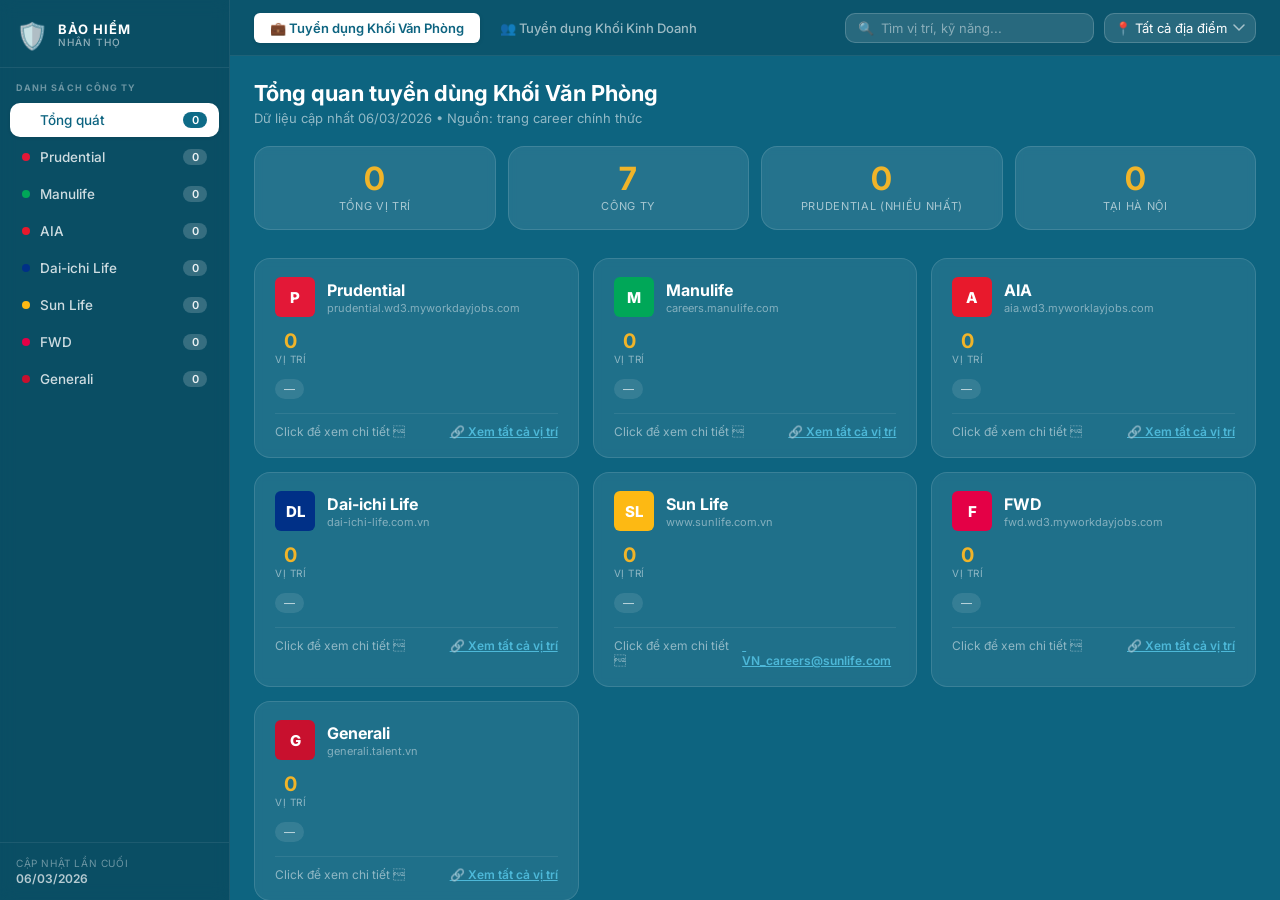
==== index.html @ 977a76d9 "Update index.html" ====
<!DOCTYPE html>
<html lang="vi">
<head>
  <meta charset="UTF-8" />
  <meta name="viewport" content="width=device-width, initial-scale=1.0" />
  <title>Bảo Hiểm Nhân Thọ — Tuyển Dụng</title>
  <link rel="preconnect" href="https://fonts.googleapis.com" />
  <link href="https://fonts.googleapis.com/css2?family=Inter:wght@400;500;600;700&display=swap" rel="stylesheet" />
  <link rel="stylesheet" href="style.css" />
</head>
<body>

<div class="app">

  <!-- ─── SIDEBAR ─────────────────────────────────────────── -->
  <aside class="sidebar">
    <div class="sidebar-brand">
      <div class="brand-icon">🛡️</div>
      <div class="brand-text">
        <span class="brand-main">BẢO HIỂM</span>
        <span class="brand-sub">NHÂN THỌ</span>
      </div>
    </div>

    <div class="sidebar-section-label">DANH SÁCH CÔNG TY</div>
    <nav class="sidebar-nav" id="companyNav"></nav>

    <div class="sidebar-footer">
      <div class="update-info">
        <span class="update-label">Cập nhật lần cuối</span>
        <span class="update-date" id="lastUpdated">—</span>
      </div>
    </div>
  </aside>

  <!-- ─── MAIN AREA ──────────────────────────────────────── -->
  <div class="main">

    <!-- Tab bar -->
    <header class="topbar">
      <div class="tabs">
        <button class="tab active" data-cat="back-office">
          💼 Tuyển dụng Khối Văn Phòng
        </button>
        <button class="tab" data-cat="tvv">
          👥 Tuyển dụng Khối Kinh Doanh
        </button>
      </div>
      <div class="topbar-right">
        <div class="search-wrap">
          <span class="search-icon">🔍</span>
          <input type="text" id="searchInput" class="search-input" placeholder="Tìm vị trí, kỹ năng..." />
        </div>
        <div class="city-filter">
          <select id="cityFilter" class="city-select">
            <option value="all">📍 Tất cả địa điểm</option>
            <option value="hcm">TP. Hồ Chí Minh</option>
            <option value="hanoi">Hà Nội</option>
            <option value="other">Tỉnh khác</option>
          </select>
        </div>
      </div>
    </header>

    <!-- Content -->
    <div class="content" id="content">
      <div class="loading">Đang tải dữ liệu...</div>
    </div>

  </div>
</div>

<script src="app.js"></script>
</body>
</html>
---- style.css ----
/* ================================================================
   BảoHiểmNhânThọ — Main Stylesheet
   Theme: Teal dark (matching mockup design)
   ================================================================ */

*, *::before, *::after { box-sizing: border-box; margin: 0; padding: 0; }

:root {
  --teal-900: #0a4f65;
  --teal-800: #0d6480;
  --teal-700: #0e6b87;
  --teal-600: #1279a0;
  --teal-500: #1a8cb8;
  --teal-300: #4db8d8;
  --teal-100: #d0eef7;
  --sidebar-w: 230px;
  --white: #ffffff;
  --off-white: #f4f8fa;
  --text-dark: #0d3344;
  --text-mid: #3d6575;
  --text-light: #7aa8ba;
  --gold: #f0b429;
  --green: #22c55e;
  --red: #ef4444;
  --radius-sm: 6px;
  --radius-md: 10px;
  --radius-lg: 16px;
  --shadow-sm: 0 1px 4px rgba(0,0,0,0.12);
  --shadow-md: 0 4px 16px rgba(0,0,0,0.15);
  --shadow-lg: 0 8px 32px rgba(0,0,0,0.2);
  --font: 'Inter', system-ui, -apple-system, sans-serif;
  --transition: 0.18s ease;
}

html, body { height: 100%; }
body { font-family: var(--font); background: var(--teal-800); color: var(--white); overflow: hidden; }

/* ── APP SHELL ──────────────────────────────────────────────── */
.app {
  display: flex;
  height: 100vh;
  width: 100vw;
}

/* ── SIDEBAR ────────────────────────────────────────────────── */
.sidebar {
  width: var(--sidebar-w);
  min-width: var(--sidebar-w);
  background: rgba(0, 0, 0, 0.22);
  backdrop-filter: blur(8px);
  display: flex;
  flex-direction: column;
  border-right: 1px solid rgba(255,255,255,0.08);
  overflow-y: auto;
  scrollbar-width: thin;
  scrollbar-color: rgba(255,255,255,0.15) transparent;
}
.sidebar::-webkit-scrollbar { width: 4px; }
.sidebar::-webkit-scrollbar-thumb { background: rgba(255,255,255,0.15); border-radius: 4px; }

/* Brand */
.sidebar-brand {
  display: flex;
  align-items: center;
  gap: 10px;
  padding: 20px 16px 16px;
  border-bottom: 1px solid rgba(255,255,255,0.08);
}
.brand-icon { font-size: 26px; }
.brand-text { display: flex; flex-direction: column; line-height: 1.15; }
.brand-main { font-size: 13px; font-weight: 700; letter-spacing: 0.08em; color: var(--white); }
.brand-sub { font-size: 10px; font-weight: 500; letter-spacing: 0.1em; color: rgba(255,255,255,0.55); }

/* Section label */
.sidebar-section-label {
  padding: 14px 16px 6px;
  font-size: 9px;
  font-weight: 700;
  letter-spacing: 0.12em;
  color: rgba(255,255,255,0.4);
  text-transform: uppercase;
}

/* Nav items */
.sidebar-nav { display: flex; flex-direction: column; gap: 3px; padding: 4px 10px; flex: 1; }

.nav-item {
  display: flex;
  align-items: center;
  gap: 10px;
  padding: 9px 12px;
  border-radius: var(--radius-md);
  cursor: pointer;
  transition: background var(--transition), color var(--transition);
  color: rgba(255,255,255,0.8);
  font-size: 13.5px;
  font-weight: 500;
  user-select: none;
}
.nav-item:hover { background: rgba(255,255,255,0.1); color: var(--white); }
.nav-item.active {
  background: var(--white);
  color: var(--teal-800);
  box-shadow: var(--shadow-sm);
}
.nav-item.active .nav-badge { background: var(--teal-700); color: var(--white); }

.company-dot {
  width: 8px; height: 8px;
  border-radius: 50%;
  flex-shrink: 0;
}
.nav-label { flex: 1; }
.nav-badge {
  background: rgba(255,255,255,0.18);
  color: rgba(255,255,255,0.9);
  font-size: 11px;
  font-weight: 600;
  padding: 1px 7px;
  border-radius: 20px;
  min-width: 24px;
  text-align: center;
}

/* Sidebar footer */
.sidebar-footer {
  padding: 14px 16px;
  border-top: 1px solid rgba(255,255,255,0.08);
}
.update-info { display: flex; flex-direction: column; gap: 2px; }
.update-label { font-size: 10px; color: rgba(255,255,255,0.4); text-transform: uppercase; letter-spacing: 0.06em; }
.update-date { font-size: 12px; font-weight: 600; color: rgba(255,255,255,0.7); }

/* ── MAIN ───────────────────────────────────────────────────── */
.main {
  flex: 1;
  display: flex;
  flex-direction: column;
  overflow: hidden;
}

/* ── TOPBAR ─────────────────────────────────────────────────── */
.topbar {
  display: flex;
  align-items: center;
  gap: 16px;
  padding: 0 24px;
  height: 56px;
  background: rgba(0,0,0,0.15);
  border-bottom: 1px solid rgba(255,255,255,0.08);
  flex-shrink: 0;
}

.tabs { display: flex; gap: 4px; }
.tab {
  padding: 7px 16px;
  border: none;
  border-radius: var(--radius-sm);
  background: transparent;
  color: rgba(255,255,255,0.6);
  font-family: var(--font);
  font-size: 13px;
  font-weight: 500;
  cursor: pointer;
  transition: background var(--transition), color var(--transition);
}
.tab:hover { background: rgba(255,255,255,0.1); color: var(--white); }
.tab.active {
  background: var(--white);
  color: var(--teal-800);
  font-weight: 600;
  box-shadow: var(--shadow-sm);
}

.topbar-right { display: flex; align-items: center; gap: 10px; margin-left: auto; }

.search-wrap {
  display: flex;
  align-items: center;
  gap: 7px;
  background: rgba(255,255,255,0.12);
  border: 1px solid rgba(255,255,255,0.18);
  border-radius: var(--radius-md);
  padding: 6px 12px;
  transition: background var(--transition);
}
.search-wrap:focus-within { background: rgba(255,255,255,0.18); border-color: rgba(255,255,255,0.4); }
.search-icon { font-size: 13px; opacity: 0.7; }
.search-input {
  background: transparent;
  border: none;
  outline: none;
  color: var(--white);
  font-family: var(--font);
  font-size: 13px;
  width: 200px;
}
.search-input::placeholder { color: rgba(255,255,255,0.45); }

.city-select {
  background: rgba(255,255,255,0.12);
  border: 1px solid rgba(255,255,255,0.18);
  border-radius: var(--radius-md);
  padding: 6px 10px;
  color: var(--white);
  font-family: var(--font);
  font-size: 13px;
  cursor: pointer;
  outline: none;
  appearance: none;
  padding-right: 28px;
  background-image: url("data:image/svg+xml,%3Csvg xmlns='http://www.w3.org/2000/svg' width='12' height='8' viewBox='0 0 12 8'%3E%3Cpath d='M1 1l5 5 5-5' stroke='rgba(255,255,255,0.6)' stroke-width='1.5' fill='none' stroke-linecap='round'/%3E%3C/svg%3E");
  background-repeat: no-repeat;
  background-position: right 10px center;
}
.city-select option { background: var(--teal-900); color: var(--white); }

/* ── CONTENT ────────────────────────────────────────────────── */
.content {
  flex: 1;
  overflow-y: auto;
  padding: 24px;
  scrollbar-width: thin;
  scrollbar-color: rgba(255,255,255,0.15) transparent;
}
.content::-webkit-scrollbar { width: 5px; }
.content::-webkit-scrollbar-thumb { background: rgba(255,255,255,0.15); border-radius: 5px; }

.loading { text-align: center; padding: 60px; color: rgba(255,255,255,0.5); font-size: 15px; }

/* ── OVERVIEW (Tổng quát) ───────────────────────────────────── */
.overview-header {
  margin-bottom: 20px;
}
.overview-title { font-size: 22px; font-weight: 700; margin-bottom: 4px; }
.overview-sub { font-size: 13px; color: rgba(255,255,255,0.55); }

/* Stat cards row */
.stats-row {
  display: grid;
  grid-template-columns: repeat(auto-fit, minmax(140px, 1fr));
  gap: 12px;
  margin-bottom: 28px;
}
.stat-card {
  background: rgba(255,255,255,0.1);
  border: 1px solid rgba(255,255,255,0.12);
  border-radius: var(--radius-lg);
  padding: 16px 18px;
  text-align: center;
  backdrop-filter: blur(4px);
}
.stat-num { font-size: 32px; font-weight: 700; color: var(--gold); line-height: 1; }
.stat-label { font-size: 11px; color: rgba(255,255,255,0.6); margin-top: 4px; text-transform: uppercase; letter-spacing: 0.06em; }

/* Company cards grid */
.company-grid {
  display: grid;
  grid-template-columns: repeat(auto-fill, minmax(310px, 1fr));
  gap: 14px;
}
.company-card {
  background: rgba(255,255,255,0.08);
  border: 1px solid rgba(255,255,255,0.12);
  border-radius: var(--radius-lg);
  padding: 18px 20px;
  cursor: pointer;
  transition: background var(--transition), transform var(--transition), box-shadow var(--transition);
  backdrop-filter: blur(4px);
}
.company-card:hover {
  background: rgba(255,255,255,0.14);
  transform: translateY(-2px);
  box-shadow: var(--shadow-md);
}
.company-card-header { display: flex; align-items: center; gap: 12px; margin-bottom: 12px; }
.company-logo {
  width: 40px; height: 40px;
  border-radius: var(--radius-sm);
  display: flex; align-items: center; justify-content: center;
  font-size: 15px; font-weight: 800;
  color: var(--white);
  flex-shrink: 0;
}
.company-card-name { font-size: 16px; font-weight: 700; }
.company-card-url { font-size: 11px; color: rgba(255,255,255,0.45); margin-top: 1px; }

.company-card-stats {
  display: flex;
  gap: 12px;
  margin-bottom: 14px;
}
.cstat { text-align: center; }
.cstat-num { font-size: 20px; font-weight: 700; color: var(--gold); }
.cstat-label { font-size: 10px; color: rgba(255,255,255,0.5); text-transform: uppercase; letter-spacing: 0.05em; }

.city-pills { display: flex; flex-wrap: wrap; gap: 5px; margin-bottom: 14px; }
.city-pill {
  font-size: 11px;
  padding: 3px 9px;
  border-radius: 20px;
  background: rgba(255,255,255,0.1);
  color: rgba(255,255,255,0.75);
}

.company-card-cta {
  display: flex;
  align-items: center;
  justify-content: space-between;
  padding-top: 10px;
  border-top: 1px solid rgba(255,255,255,0.08);
  font-size: 12px;
  color: rgba(255,255,255,0.5);
}
.cta-link {
  color: var(--teal-300);
  font-weight: 600;
  font-size: 12px;
}

/* ── JOB TABLE (Company view) ───────────────────────────────── */
.company-header {
  display: flex;
  align-items: center;
  gap: 14px;
  margin-bottom: 20px;
}
.company-header-logo {
  width: 44px; height: 44px;
  border-radius: var(--radius-md);
  display: flex; align-items: center; justify-content: center;
  font-size: 16px; font-weight: 800;
  color: var(--white);
  flex-shrink: 0;
}
.company-header-info { flex: 1; }
.company-header-name { font-size: 20px; font-weight: 700; }
.company-header-meta { font-size: 12px; color: rgba(255,255,255,0.5); margin-top: 2px; }
.company-header-cta {
  display: flex;
  gap: 8px;
}
.btn-apply {
  padding: 8px 16px;
  border-radius: var(--radius-md);
  font-family: var(--font);
  font-size: 13px;
  font-weight: 600;
  cursor: pointer;
  text-decoration: none;
  display: inline-flex;
  align-items: center;
  gap: 5px;
  transition: opacity var(--transition), transform var(--transition);
  border: none;
}
.btn-apply:hover { opacity: 0.88; transform: translateY(-1px); }
.btn-primary { background: var(--white); color: var(--teal-800); }
.btn-secondary { background: rgba(255,255,255,0.15); color: var(--white); border: 1px solid rgba(255,255,255,0.25); }

/* Results count */
.results-count {
  font-size: 12px;
  color: rgba(255,255,255,0.5);
  margin-bottom: 12px;
  padding: 0 2px;
}

/* Table */
.job-table-wrap {
  background: rgba(255,255,255,0.06);
  border: 1px solid rgba(255,255,255,0.1);
  border-radius: var(--radius-lg);
  overflow: hidden;
}
.job-table {
  width: 100%;
  border-collapse: collapse;
  font-size: 13.5px;
}
.job-table thead tr {
  background: rgba(0,0,0,0.2);
}
.job-table th {
  padding: 11px 16px;
  text-align: left;
  font-size: 11px;
  font-weight: 600;
  letter-spacing: 0.07em;
  text-transform: uppercase;
  color: rgba(255,255,255,0.5);
  border-bottom: 1px solid rgba(255,255,255,0.08);
}
.job-table td {
  padding: 12px 16px;
  vertical-align: middle;
  border-bottom: 1px solid rgba(255,255,255,0.05);
  color: rgba(255,255,255,0.9);
}
.job-table tbody tr:last-child td { border-bottom: none; }
.job-table tbody tr:hover td { background: rgba(255,255,255,0.05); }

.job-num { color: rgba(255,255,255,0.3); font-size: 12px; width: 36px; }
.job-title { font-weight: 500; max-width: 380px; }
.job-title mark {
  background: rgba(240,180,41,0.35);
  color: var(--gold);
  border-radius: 2px;
  padding: 0 2px;
}
.job-location {
  white-space: nowrap;
  color: rgba(255,255,255,0.7);
}
.location-badge {
  display: inline-flex;
  align-items: center;
  gap: 4px;
  font-size: 12px;
  padding: 2px 8px;
  border-radius: 20px;
  background: rgba(255,255,255,0.08);
}
.location-badge.hanoi { background: rgba(52,211,153,0.15); color: #6ee7b7; }
.location-badge.other { background: rgba(139,92,246,0.15); color: #c4b5fd; }

.job-posted { white-space: nowrap; color: rgba(255,255,255,0.5); font-size: 12px; }

.job-apply-link {
  display: inline-flex;
  align-items: center;
  gap: 4px;
  padding: 5px 12px;
  background: rgba(255,255,255,0.12);
  border: 1px solid rgba(255,255,255,0.18);
  border-radius: var(--radius-sm);
  color: var(--white);
  font-size: 12px;
  font-weight: 500;
  text-decoration: none;
  transition: background var(--transition);
  white-space: nowrap;
}
.job-apply-link:hover { background: rgba(255,255,255,0.22); }

/* Empty state */
.empty-state {
  text-align: center;
  padding: 60px 20px;
  color: rgba(255,255,255,0.4);
}
.empty-icon { font-size: 40px; margin-bottom: 12px; }
.empty-text { font-size: 15px; }
.empty-sub { font-size: 13px; margin-top: 6px; color: rgba(255,255,255,0.3); }

/* TVV coming soon */
.coming-soon {
  display: flex;
  flex-direction: column;
  align-items: center;
  justify-content: center;
  height: 60vh;
  gap: 14px;
  color: rgba(255,255,255,0.45);
}
.coming-soon-icon { font-size: 52px; }
.coming-soon-title { font-size: 18px; font-weight: 600; color: rgba(255,255,255,0.65); }
.coming-soon-sub { font-size: 13px; max-width: 340px; text-align: center; line-height: 1.6; }

/* ── SCROLLBAR (global) ─────────────────────────────────────── */
::-webkit-scrollbar { width: 5px; height: 5px; }
::-webkit-scrollbar-track { background: transparent; }
::-webkit-scrollbar-thumb { background: rgba(255,255,255,0.15); border-radius: 5px; }

/* ── RESPONSIVE ─────────────────────────────────────────────── */
@media (max-width: 800px) {
  .app { flex-direction: column; }
  .sidebar { width: 100%; min-width: unset; height: auto; flex-direction: row; overflow-x: auto; border-right: none; border-bottom: 1px solid rgba(255,255,255,0.1); }
  .sidebar-nav { flex-direction: row; padding: 8px; }
  .sidebar-brand { border-bottom: none; padding: 10px 16px; flex-shrink: 0; }
  .sidebar-section-label, .sidebar-footer { display: none; }
  .topbar { flex-wrap: wrap; height: auto; padding: 8px 16px; }
  .topbar-right { width: 100%; }
  .search-input { width: 140px; }
  .company-grid { grid-template-columns: 1fr; }
  body { overflow: auto; }
  .main { overflow: visible; }
  .content { overflow: visible; }
}
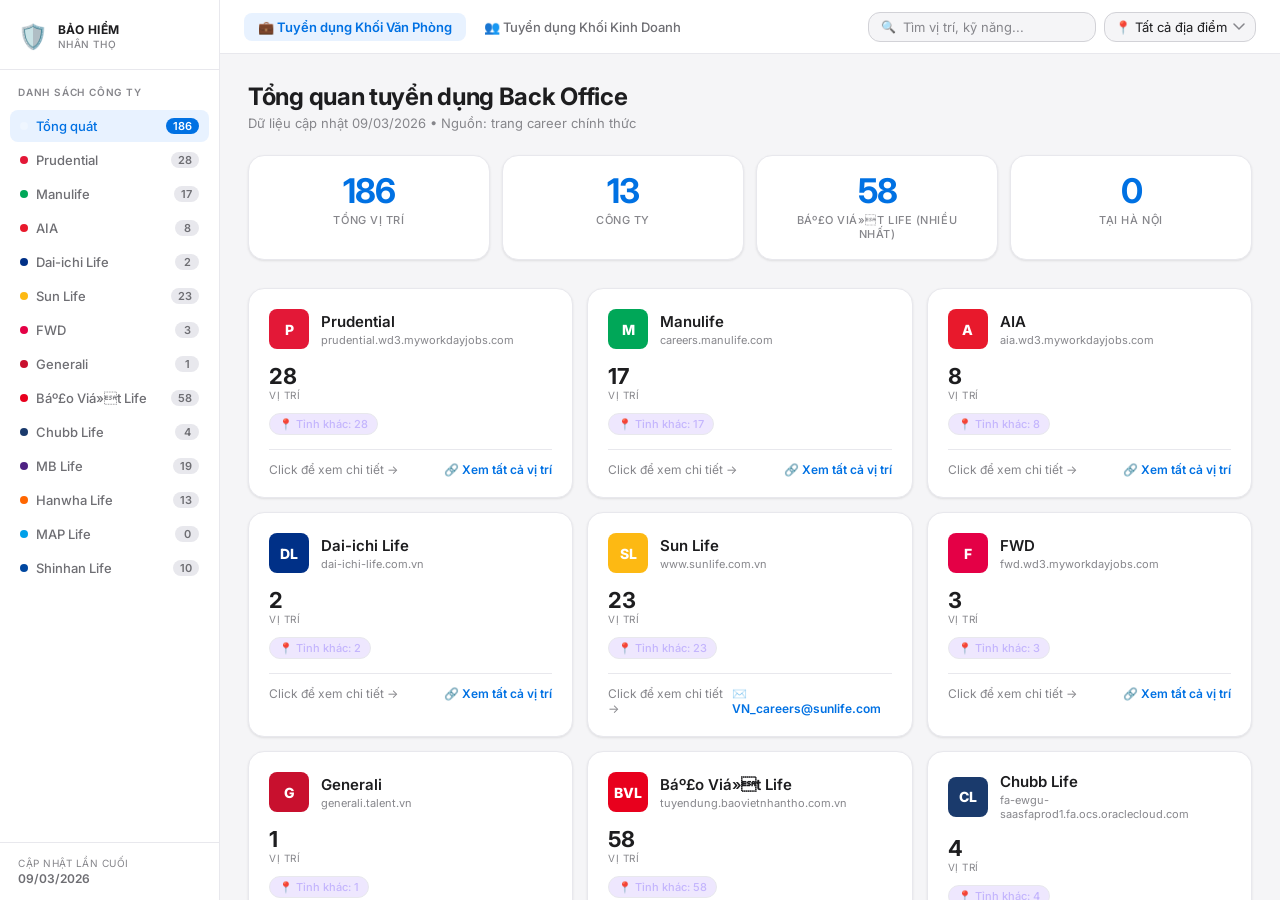
==== commit d98a7b0f: "Include Google Fonts for improved typography Added Google Fonts for better Vietnamese support." ====
--- a/index.html
+++ b/index.html
@@ -2,6 +2,10 @@
 <html lang="vi">
 <head>
   <meta charset="UTF-8" />
+  <!-- Google Fonts: Roboto hỗ trợ rất tốt tiếng Việt, đẹp và hiện đại -->
+  <link rel="preconnect" href="https://fonts.googleapis.com">
+  <link rel="preconnect" href="https://fonts.gstatic.com" crossorigin>
+  <link href="https://fonts.googleapis.com/css2?family=Noto+Sans:wght@400;500;700&display=swap" rel="stylesheet">
   <meta name="viewport" content="width=device-width, initial-scale=1.0" />
   <title>Bảo Hiểm Nhân Thọ — Tuyển Dụng</title>
   <link rel="preconnect" href="https://fonts.googleapis.com" />
--- a/style.css
+++ b/style.css
@@ -1,119 +1,122 @@
 /* ================================================================
-   BảoHiểmNhânThọ — Main Stylesheet
-   Theme: Teal dark (matching mockup design)
-   ================================================================ */
-
+   Báº£oHiá»mNhÃ¢nThá» â Apple-style Clean Redesign
+================================================================ */
 *, *::before, *::after { box-sizing: border-box; margin: 0; padding: 0; }
 
 :root {
-  --teal-900: #0a4f65;
-  --teal-800: #0d6480;
-  --teal-700: #0e6b87;
-  --teal-600: #1279a0;
-  --teal-500: #1a8cb8;
-  --teal-300: #4db8d8;
-  --teal-100: #d0eef7;
-  --sidebar-w: 230px;
-  --white: #ffffff;
-  --off-white: #f4f8fa;
-  --text-dark: #0d3344;
-  --text-mid: #3d6575;
-  --text-light: #7aa8ba;
-  --gold: #f0b429;
-  --green: #22c55e;
-  --red: #ef4444;
-  --radius-sm: 6px;
-  --radius-md: 10px;
-  --radius-lg: 16px;
-  --shadow-sm: 0 1px 4px rgba(0,0,0,0.12);
-  --shadow-md: 0 4px 16px rgba(0,0,0,0.15);
-  --shadow-lg: 0 8px 32px rgba(0,0,0,0.2);
-  --font: 'Inter', system-ui, -apple-system, sans-serif;
-  --transition: 0.18s ease;
+  --bg:            #f5f5f7;
+  --surface:       #ffffff;
+  --surface-2:     #fafafa;
+  --border:        #d2d2d7;
+  --border-light:  #e8e8ed;
+
+  --text-1:        #1d1d1f;
+  --text-2:        #6e6e73;
+  --text-3:        #86868b;
+
+  --blue:          #0071e3;
+  --blue-light:    #e8f2ff;
+  --green:         #34c759;
+  --green-light:   #e3f9e5;
+  --orange:        #ff9f0a;
+  --orange-light:  #fff3e0;
+  --purple:        #af52de;
+  --purple-light:  #f3e8ff;
+
+  --sidebar-w:     220px;
+  --radius-sm:     8px;
+  --radius-md:     12px;
+  --radius-lg:     16px;
+
+  --shadow-xs:     0 1px 3px rgba(0,0,0,0.06), 0 1px 2px rgba(0,0,0,0.04);
+  --shadow-sm:     0 2px 8px rgba(0,0,0,0.08);
+  --shadow-md:     0 4px 20px rgba(0,0,0,0.10);
+
+  --font:          -apple-system, BlinkMacSystemFont, 'SF Pro Text', 'Inter', sans-serif;
+  --font-display:  -apple-system, BlinkMacSystemFont, 'SF Pro Display', 'Inter', sans-serif;
+  --transition:    0.18s cubic-bezier(0.4,0,0.2,1);
 }
 
 html, body { height: 100%; }
-body { font-family: var(--font); background: var(--teal-800); color: var(--white); overflow: hidden; }
-
-/* ── APP SHELL ──────────────────────────────────────────────── */
-.app {
-  display: flex;
-  height: 100vh;
-  width: 100vw;
-}
-
-/* ── SIDEBAR ────────────────────────────────────────────────── */
+body {
+  font-family: var(--font);
+  background: var(--bg);
+  color: var(--text-1);
+  -webkit-font-smoothing: antialiased;
+  -moz-osx-font-smoothing: grayscale;
+}
+
+/* ââ APP SHELL âââââââââââââââââââââââââââââââââââââââââââââââââ */
+.app { display: flex; height: 100vh; width: 100vw; }
+
+/* ââ SIDEBAR âââââââââââââââââââââââââââââââââââââââââââââââââââ */
 .sidebar {
   width: var(--sidebar-w);
   min-width: var(--sidebar-w);
-  background: rgba(0, 0, 0, 0.22);
-  backdrop-filter: blur(8px);
+  background: var(--surface);
+  border-right: 1px solid var(--border-light);
   display: flex;
   flex-direction: column;
-  border-right: 1px solid rgba(255,255,255,0.08);
   overflow-y: auto;
   scrollbar-width: thin;
-  scrollbar-color: rgba(255,255,255,0.15) transparent;
+  scrollbar-color: var(--border) transparent;
 }
 .sidebar::-webkit-scrollbar { width: 4px; }
-.sidebar::-webkit-scrollbar-thumb { background: rgba(255,255,255,0.15); border-radius: 4px; }
+.sidebar::-webkit-scrollbar-thumb { background: var(--border); border-radius: 4px; }
 
 /* Brand */
 .sidebar-brand {
   display: flex;
   align-items: center;
   gap: 10px;
-  padding: 20px 16px 16px;
-  border-bottom: 1px solid rgba(255,255,255,0.08);
-}
-.brand-icon { font-size: 26px; }
-.brand-text { display: flex; flex-direction: column; line-height: 1.15; }
-.brand-main { font-size: 13px; font-weight: 700; letter-spacing: 0.08em; color: var(--white); }
-.brand-sub { font-size: 10px; font-weight: 500; letter-spacing: 0.1em; color: rgba(255,255,255,0.55); }
+  padding: 22px 18px 18px;
+  border-bottom: 1px solid var(--border-light);
+}
+.brand-icon { font-size: 24px; }
+.brand-text { display: flex; flex-direction: column; line-height: 1.2; }
+.brand-main { font-size: 12px; font-weight: 700; letter-spacing: 0.04em; color: var(--text-1); }
+.brand-sub  { font-size: 10px; font-weight: 500; letter-spacing: 0.04em; color: var(--text-3); }
 
 /* Section label */
 .sidebar-section-label {
-  padding: 14px 16px 6px;
-  font-size: 9px;
-  font-weight: 700;
-  letter-spacing: 0.12em;
-  color: rgba(255,255,255,0.4);
+  padding: 16px 18px 6px;
+  font-size: 10px;
+  font-weight: 600;
+  letter-spacing: 0.08em;
+  color: var(--text-3);
   text-transform: uppercase;
 }
 
-/* Nav items */
-.sidebar-nav { display: flex; flex-direction: column; gap: 3px; padding: 4px 10px; flex: 1; }
-
+/* Nav */
+.sidebar-nav {
+  display: flex;
+  flex-direction: column;
+  gap: 2px;
+  padding: 6px 10px;
+  flex: 1;
+}
 .nav-item {
   display: flex;
   align-items: center;
-  gap: 10px;
-  padding: 9px 12px;
-  border-radius: var(--radius-md);
+  gap: 8px;
+  padding: 8px 10px;
+  border-radius: var(--radius-sm);
   cursor: pointer;
   transition: background var(--transition), color var(--transition);
-  color: rgba(255,255,255,0.8);
-  font-size: 13.5px;
+  color: var(--text-2);
+  font-size: 13px;
   font-weight: 500;
   user-select: none;
 }
-.nav-item:hover { background: rgba(255,255,255,0.1); color: var(--white); }
-.nav-item.active {
-  background: var(--white);
-  color: var(--teal-800);
-  box-shadow: var(--shadow-sm);
-}
-.nav-item.active .nav-badge { background: var(--teal-700); color: var(--white); }
-
-.company-dot {
-  width: 8px; height: 8px;
-  border-radius: 50%;
-  flex-shrink: 0;
-}
+.nav-item:hover  { background: var(--bg); color: var(--text-1); }
+.nav-item.active { background: var(--blue-light); color: var(--blue); }
+.nav-item.active .nav-badge { background: var(--blue); color: #fff; }
+
+.company-dot { width: 8px; height: 8px; border-radius: 50%; flex-shrink: 0; }
 .nav-label { flex: 1; }
 .nav-badge {
-  background: rgba(255,255,255,0.18);
-  color: rgba(255,255,255,0.9);
+  background: var(--border-light);
+  color: var(--text-2);
   font-size: 11px;
   font-weight: 600;
   padding: 1px 7px;
@@ -123,119 +126,113 @@
 }
 
 /* Sidebar footer */
-.sidebar-footer {
-  padding: 14px 16px;
-  border-top: 1px solid rgba(255,255,255,0.08);
-}
+.sidebar-footer { padding: 14px 18px; border-top: 1px solid var(--border-light); }
 .update-info { display: flex; flex-direction: column; gap: 2px; }
-.update-label { font-size: 10px; color: rgba(255,255,255,0.4); text-transform: uppercase; letter-spacing: 0.06em; }
-.update-date { font-size: 12px; font-weight: 600; color: rgba(255,255,255,0.7); }
-
-/* ── MAIN ───────────────────────────────────────────────────── */
-.main {
-  flex: 1;
-  display: flex;
-  flex-direction: column;
-  overflow: hidden;
-}
-
-/* ── TOPBAR ─────────────────────────────────────────────────── */
+.update-label { font-size: 10px; color: var(--text-3); text-transform: uppercase; letter-spacing: 0.05em; }
+.update-date  { font-size: 12px; font-weight: 600; color: var(--text-2); }
+
+/* ââ MAIN ââââââââââââââââââââââââââââââââââââââââââââââââââââââ */
+.main { flex: 1; display: flex; flex-direction: column; overflow: hidden; background: var(--bg); }
+
+/* ââ TOPBAR ââââââââââââââââââââââââââââââââââââââââââââââââââââ */
 .topbar {
   display: flex;
   align-items: center;
-  gap: 16px;
+  gap: 12px;
   padding: 0 24px;
-  height: 56px;
-  background: rgba(0,0,0,0.15);
-  border-bottom: 1px solid rgba(255,255,255,0.08);
+  height: 54px;
+  background: var(--surface);
+  border-bottom: 1px solid var(--border-light);
   flex-shrink: 0;
 }
-
 .tabs { display: flex; gap: 4px; }
 .tab {
-  padding: 7px 16px;
+  padding: 6px 14px;
   border: none;
   border-radius: var(--radius-sm);
   background: transparent;
-  color: rgba(255,255,255,0.6);
+  color: var(--text-2);
   font-family: var(--font);
   font-size: 13px;
   font-weight: 500;
   cursor: pointer;
   transition: background var(--transition), color var(--transition);
 }
-.tab:hover { background: rgba(255,255,255,0.1); color: var(--white); }
-.tab.active {
-  background: var(--white);
-  color: var(--teal-800);
-  font-weight: 600;
-  box-shadow: var(--shadow-sm);
-}
-
-.topbar-right { display: flex; align-items: center; gap: 10px; margin-left: auto; }
+.tab:hover  { background: var(--bg); color: var(--text-1); }
+.tab.active { background: var(--blue-light); color: var(--blue); font-weight: 600; }
+
+.topbar-right { display: flex; align-items: center; gap: 8px; margin-left: auto; }
 
 .search-wrap {
   display: flex;
   align-items: center;
   gap: 7px;
-  background: rgba(255,255,255,0.12);
-  border: 1px solid rgba(255,255,255,0.18);
+  background: var(--bg);
+  border: 1px solid var(--border);
   border-radius: var(--radius-md);
   padding: 6px 12px;
-  transition: background var(--transition);
-}
-.search-wrap:focus-within { background: rgba(255,255,255,0.18); border-color: rgba(255,255,255,0.4); }
-.search-icon { font-size: 13px; opacity: 0.7; }
+  transition: border-color var(--transition), box-shadow var(--transition);
+}
+.search-wrap:focus-within {
+  border-color: var(--blue);
+  box-shadow: 0 0 0 3px rgba(0,113,227,0.12);
+}
+.search-icon  { font-size: 12px; color: var(--text-3); }
 .search-input {
   background: transparent;
   border: none;
   outline: none;
-  color: var(--white);
+  color: var(--text-1);
   font-family: var(--font);
   font-size: 13px;
-  width: 200px;
-}
-.search-input::placeholder { color: rgba(255,255,255,0.45); }
+  width: 180px;
+}
+.search-input::placeholder { color: var(--text-3); }
 
 .city-select {
-  background: rgba(255,255,255,0.12);
-  border: 1px solid rgba(255,255,255,0.18);
+  background: var(--bg);
+  border: 1px solid var(--border);
   border-radius: var(--radius-md);
-  padding: 6px 10px;
-  color: var(--white);
+  padding: 6px 28px 6px 10px;
+  color: var(--text-1);
   font-family: var(--font);
   font-size: 13px;
   cursor: pointer;
   outline: none;
   appearance: none;
-  padding-right: 28px;
-  background-image: url("data:image/svg+xml,%3Csvg xmlns='http://www.w3.org/2000/svg' width='12' height='8' viewBox='0 0 12 8'%3E%3Cpath d='M1 1l5 5 5-5' stroke='rgba(255,255,255,0.6)' stroke-width='1.5' fill='none' stroke-linecap='round'/%3E%3C/svg%3E");
+  background-image: url("data:image/svg+xml,%3Csvg xmlns='http://www.w3.org/2000/svg' width='12' height='8' viewBox='0 0 12 8'%3E%3Cpath d='M1 1l5 5 5-5' stroke='%2386868b' stroke-width='1.5' fill='none' stroke-linecap='round'/%3E%3C/svg%3E");
   background-repeat: no-repeat;
   background-position: right 10px center;
-}
-.city-select option { background: var(--teal-900); color: var(--white); }
-
-/* ── CONTENT ────────────────────────────────────────────────── */
+  transition: border-color var(--transition);
+}
+.city-select:focus { border-color: var(--blue); box-shadow: 0 0 0 3px rgba(0,113,227,0.12); }
+
+/* ââ CONTENT âââââââââââââââââââââââââââââââââââââââââââââââââââ */
 .content {
   flex: 1;
   overflow-y: auto;
-  padding: 24px;
+  padding: 28px;
   scrollbar-width: thin;
-  scrollbar-color: rgba(255,255,255,0.15) transparent;
+  scrollbar-color: var(--border) transparent;
 }
 .content::-webkit-scrollbar { width: 5px; }
-.content::-webkit-scrollbar-thumb { background: rgba(255,255,255,0.15); border-radius: 5px; }
-
-.loading { text-align: center; padding: 60px; color: rgba(255,255,255,0.5); font-size: 15px; }
-
-/* ── OVERVIEW (Tổng quát) ───────────────────────────────────── */
-.overview-header {
-  margin-bottom: 20px;
-}
-.overview-title { font-size: 22px; font-weight: 700; margin-bottom: 4px; }
-.overview-sub { font-size: 13px; color: rgba(255,255,255,0.55); }
-
-/* Stat cards row */
+.content::-webkit-scrollbar-thumb { background: var(--border); border-radius: 5px; }
+
+.loading { text-align: center; padding: 80px; color: var(--text-3); font-size: 14px; }
+
+/* ââ OVERVIEW ââââââââââââââââââââââââââââââââââââââââââââââââââ */
+.overview-header { margin-bottom: 24px; }
+.overview-title {
+  font-family: var(--font-display);
+  font-size: 24px;
+  font-weight: 700;
+  color: var(--text-1);
+  letter-spacing: -0.3px;
+  margin-bottom: 4px;
+}
+.overview-sub { font-size: 13px; color: var(--text-3); }
+
+/* Stats */
 .stats-row {
   display: grid;
   grid-template-columns: repeat(auto-fit, minmax(140px, 1fr));
@@ -243,105 +240,128 @@
   margin-bottom: 28px;
 }
 .stat-card {
-  background: rgba(255,255,255,0.1);
-  border: 1px solid rgba(255,255,255,0.12);
+  background: var(--surface);
+  border: 1px solid var(--border-light);
   border-radius: var(--radius-lg);
-  padding: 16px 18px;
+  padding: 18px 20px;
   text-align: center;
-  backdrop-filter: blur(4px);
-}
-.stat-num { font-size: 32px; font-weight: 700; color: var(--gold); line-height: 1; }
-.stat-label { font-size: 11px; color: rgba(255,255,255,0.6); margin-top: 4px; text-transform: uppercase; letter-spacing: 0.06em; }
-
-/* Company cards grid */
+  box-shadow: var(--shadow-xs);
+}
+.stat-num {
+  font-family: var(--font-display);
+  font-size: 34px;
+  font-weight: 700;
+  color: var(--blue);
+  line-height: 1;
+  letter-spacing: -1px;
+}
+.stat-label {
+  font-size: 11px;
+  color: var(--text-3);
+  margin-top: 5px;
+  text-transform: uppercase;
+  letter-spacing: 0.05em;
+  font-weight: 500;
+}
+
+/* Company grid */
 .company-grid {
   display: grid;
-  grid-template-columns: repeat(auto-fill, minmax(310px, 1fr));
+  grid-template-columns: repeat(auto-fill, minmax(300px, 1fr));
   gap: 14px;
 }
 .company-card {
-  background: rgba(255,255,255,0.08);
-  border: 1px solid rgba(255,255,255,0.12);
+  background: var(--surface);
+  border: 1px solid var(--border-light);
   border-radius: var(--radius-lg);
-  padding: 18px 20px;
+  padding: 20px;
   cursor: pointer;
-  transition: background var(--transition), transform var(--transition), box-shadow var(--transition);
-  backdrop-filter: blur(4px);
+  transition: transform var(--transition), box-shadow var(--transition), border-color var(--transition);
+  box-shadow: var(--shadow-xs);
 }
 .company-card:hover {
-  background: rgba(255,255,255,0.14);
   transform: translateY(-2px);
   box-shadow: var(--shadow-md);
-}
-.company-card-header { display: flex; align-items: center; gap: 12px; margin-bottom: 12px; }
-.company-logo {
-  width: 40px; height: 40px;
-  border-radius: var(--radius-sm);
-  display: flex; align-items: center; justify-content: center;
-  font-size: 15px; font-weight: 800;
-  color: var(--white);
-  flex-shrink: 0;
-}
-.company-card-name { font-size: 16px; font-weight: 700; }
-.company-card-url { font-size: 11px; color: rgba(255,255,255,0.45); margin-top: 1px; }
-
-.company-card-stats {
-  display: flex;
+  border-color: var(--border);
+}
+.company-card-header {
+  display: flex;
+  align-items: center;
   gap: 12px;
   margin-bottom: 14px;
 }
-.cstat { text-align: center; }
-.cstat-num { font-size: 20px; font-weight: 700; color: var(--gold); }
-.cstat-label { font-size: 10px; color: rgba(255,255,255,0.5); text-transform: uppercase; letter-spacing: 0.05em; }
+.company-logo {
+  width: 40px;
+  height: 40px;
+  border-radius: var(--radius-sm);
+  display: flex;
+  align-items: center;
+  justify-content: center;
+  font-size: 14px;
+  font-weight: 800;
+  color: white;
+  flex-shrink: 0;
+}
+.company-card-name { font-size: 15px; font-weight: 600; color: var(--text-1); }
+.company-card-url  { font-size: 11px; color: var(--text-3); margin-top: 2px; }
+
+.company-card-stats { margin-bottom: 12px; }
+.cstat-num   { font-size: 22px; font-weight: 700; color: var(--text-1); }
+.cstat-label { font-size: 10px; color: var(--text-3); text-transform: uppercase; letter-spacing: 0.05em; }
 
 .city-pills { display: flex; flex-wrap: wrap; gap: 5px; margin-bottom: 14px; }
 .city-pill {
   font-size: 11px;
+  font-weight: 500;
   padding: 3px 9px;
   border-radius: 20px;
-  background: rgba(255,255,255,0.1);
-  color: rgba(255,255,255,0.75);
-}
-
+  background: var(--bg);
+  color: var(--text-2);
+  border: 1px solid var(--border-light);
+}
 .company-card-cta {
   display: flex;
   align-items: center;
   justify-content: space-between;
-  padding-top: 10px;
-  border-top: 1px solid rgba(255,255,255,0.08);
+  padding-top: 12px;
+  border-top: 1px solid var(--border-light);
   font-size: 12px;
-  color: rgba(255,255,255,0.5);
-}
-.cta-link {
-  color: var(--teal-300);
-  font-weight: 600;
-  font-size: 12px;
-}
-
-/* ── JOB TABLE (Company view) ───────────────────────────────── */
+  color: var(--text-3);
+}
+.cta-link { color: var(--blue); font-weight: 600; font-size: 12px; text-decoration: none; }
+.cta-link:hover { text-decoration: underline; }
+
+/* ââ COMPANY DETAIL ââââââââââââââââââââââââââââââââââââââââââââ */
 .company-header {
   display: flex;
   align-items: center;
   gap: 14px;
   margin-bottom: 20px;
+  padding: 20px;
+  background: var(--surface);
+  border: 1px solid var(--border-light);
+  border-radius: var(--radius-lg);
+  box-shadow: var(--shadow-xs);
 }
 .company-header-logo {
-  width: 44px; height: 44px;
+  width: 44px;
+  height: 44px;
   border-radius: var(--radius-md);
-  display: flex; align-items: center; justify-content: center;
-  font-size: 16px; font-weight: 800;
-  color: var(--white);
+  display: flex;
+  align-items: center;
+  justify-content: center;
+  font-size: 16px;
+  font-weight: 800;
+  color: white;
   flex-shrink: 0;
 }
 .company-header-info { flex: 1; }
-.company-header-name { font-size: 20px; font-weight: 700; }
-.company-header-meta { font-size: 12px; color: rgba(255,255,255,0.5); margin-top: 2px; }
-.company-header-cta {
-  display: flex;
-  gap: 8px;
-}
+.company-header-name { font-size: 18px; font-weight: 700; color: var(--text-1); }
+.company-header-meta { font-size: 12px; color: var(--text-3); margin-top: 2px; }
+.company-header-cta  { margin-left: auto; }
+
 .btn-apply {
-  padding: 8px 16px;
+  padding: 8px 18px;
   border-radius: var(--radius-md);
   font-family: var(--font);
   font-size: 13px;
@@ -354,128 +374,112 @@
   transition: opacity var(--transition), transform var(--transition);
   border: none;
 }
-.btn-apply:hover { opacity: 0.88; transform: translateY(-1px); }
-.btn-primary { background: var(--white); color: var(--teal-800); }
-.btn-secondary { background: rgba(255,255,255,0.15); color: var(--white); border: 1px solid rgba(255,255,255,0.25); }
+.btn-apply:hover { opacity: 0.85; transform: translateY(-1px); }
+.btn-primary   { background: var(--blue); color: white; }
+.btn-secondary { background: var(--bg); color: var(--text-1); border: 1px solid var(--border); }
 
 /* Results count */
-.results-count {
-  font-size: 12px;
-  color: rgba(255,255,255,0.5);
-  margin-bottom: 12px;
-  padding: 0 2px;
-}
+.results-count { font-size: 12px; color: var(--text-3); margin-bottom: 10px; padding: 0 2px; }
 
 /* Table */
 .job-table-wrap {
-  background: rgba(255,255,255,0.06);
-  border: 1px solid rgba(255,255,255,0.1);
+  background: var(--surface);
+  border: 1px solid var(--border-light);
   border-radius: var(--radius-lg);
   overflow: hidden;
-}
-.job-table {
-  width: 100%;
-  border-collapse: collapse;
-  font-size: 13.5px;
-}
-.job-table thead tr {
-  background: rgba(0,0,0,0.2);
-}
+  box-shadow: var(--shadow-xs);
+}
+.job-table { width: 100%; border-collapse: collapse; font-size: 13.5px; }
+.job-table thead tr { background: var(--bg); }
 .job-table th {
   padding: 11px 16px;
   text-align: left;
   font-size: 11px;
   font-weight: 600;
-  letter-spacing: 0.07em;
+  letter-spacing: 0.06em;
   text-transform: uppercase;
-  color: rgba(255,255,255,0.5);
-  border-bottom: 1px solid rgba(255,255,255,0.08);
+  color: var(--text-3);
+  border-bottom: 1px solid var(--border-light);
 }
 .job-table td {
   padding: 12px 16px;
   vertical-align: middle;
-  border-bottom: 1px solid rgba(255,255,255,0.05);
-  color: rgba(255,255,255,0.9);
+  border-bottom: 1px solid var(--border-light);
+  color: var(--text-1);
 }
 .job-table tbody tr:last-child td { border-bottom: none; }
-.job-table tbody tr:hover td { background: rgba(255,255,255,0.05); }
-
-.job-num { color: rgba(255,255,255,0.3); font-size: 12px; width: 36px; }
+.job-table tbody tr:hover td      { background: var(--bg); }
+
+.job-num   { color: var(--text-3); font-size: 12px; width: 36px; }
 .job-title { font-weight: 500; max-width: 380px; }
 .job-title mark {
-  background: rgba(240,180,41,0.35);
-  color: var(--gold);
-  border-radius: 2px;
+  background: rgba(255,159,10,0.15);
+  color: #b45309;
+  border-radius: 3px;
   padding: 0 2px;
 }
-.job-location {
-  white-space: nowrap;
-  color: rgba(255,255,255,0.7);
-}
+.job-location { white-space: nowrap; }
 .location-badge {
   display: inline-flex;
   align-items: center;
   gap: 4px;
   font-size: 12px;
-  padding: 2px 8px;
+  font-weight: 500;
+  padding: 3px 9px;
   border-radius: 20px;
-  background: rgba(255,255,255,0.08);
-}
-.location-badge.hanoi { background: rgba(52,211,153,0.15); color: #6ee7b7; }
-.location-badge.other { background: rgba(139,92,246,0.15); color: #c4b5fd; }
-
-.job-posted { white-space: nowrap; color: rgba(255,255,255,0.5); font-size: 12px; }
-
+  background: var(--bg);
+  color: var(--text-2);
+  border: 1px solid var(--border-light);
+}
+.location-badge.hanoi  { background: var(--green-light);  color: #1a7f37; border-color: transparent; }
+.location-badge.other  { background: var(--purple-light); color: #7c3aed; border-color: transparent; }
+
+.job-posted { white-space: nowrap; color: var(--text-3); font-size: 12px; }
 .job-apply-link {
   display: inline-flex;
   align-items: center;
   gap: 4px;
   padding: 5px 12px;
-  background: rgba(255,255,255,0.12);
-  border: 1px solid rgba(255,255,255,0.18);
+  background: var(--blue-light);
   border-radius: var(--radius-sm);
-  color: var(--white);
+  color: var(--blue);
   font-size: 12px;
-  font-weight: 500;
+  font-weight: 600;
   text-decoration: none;
   transition: background var(--transition);
   white-space: nowrap;
 }
-.job-apply-link:hover { background: rgba(255,255,255,0.22); }
+.job-apply-link:hover { background: #d0e8ff; }
 
 /* Empty state */
-.empty-state {
-  text-align: center;
-  padding: 60px 20px;
-  color: rgba(255,255,255,0.4);
-}
-.empty-icon { font-size: 40px; margin-bottom: 12px; }
-.empty-text { font-size: 15px; }
-.empty-sub { font-size: 13px; margin-top: 6px; color: rgba(255,255,255,0.3); }
-
-/* TVV coming soon */
+.empty-state { text-align: center; padding: 60px 20px; color: var(--text-3); }
+.empty-icon  { font-size: 36px; margin-bottom: 12px; }
+.empty-text  { font-size: 15px; color: var(--text-2); font-weight: 500; }
+.empty-sub   { font-size: 13px; margin-top: 6px; }
+
+/* Coming soon */
 .coming-soon {
   display: flex;
   flex-direction: column;
   align-items: center;
   justify-content: center;
   height: 60vh;
-  gap: 14px;
-  color: rgba(255,255,255,0.45);
-}
-.coming-soon-icon { font-size: 52px; }
-.coming-soon-title { font-size: 18px; font-weight: 600; color: rgba(255,255,255,0.65); }
-.coming-soon-sub { font-size: 13px; max-width: 340px; text-align: center; line-height: 1.6; }
-
-/* ── SCROLLBAR (global) ─────────────────────────────────────── */
-::-webkit-scrollbar { width: 5px; height: 5px; }
+  gap: 12px;
+  color: var(--text-3);
+}
+.coming-soon-icon  { font-size: 48px; }
+.coming-soon-title { font-size: 18px; font-weight: 600; color: var(--text-2); }
+.coming-soon-sub   { font-size: 13px; max-width: 340px; text-align: center; line-height: 1.6; }
+
+/* ââ SCROLLBAR âââââââââââââââââââââââââââââââââââââââââââââââââ */
+::-webkit-scrollbar       { width: 5px; height: 5px; }
 ::-webkit-scrollbar-track { background: transparent; }
-::-webkit-scrollbar-thumb { background: rgba(255,255,255,0.15); border-radius: 5px; }
-
-/* ── RESPONSIVE ─────────────────────────────────────────────── */
+::-webkit-scrollbar-thumb { background: var(--border); border-radius: 5px; }
+
+/* ââ RESPONSIVE ââââââââââââââââââââââââââââââââââââââââââââââââ */
 @media (max-width: 800px) {
   .app { flex-direction: column; }
-  .sidebar { width: 100%; min-width: unset; height: auto; flex-direction: row; overflow-x: auto; border-right: none; border-bottom: 1px solid rgba(255,255,255,0.1); }
+  .sidebar { width: 100%; min-width: unset; height: auto; flex-direction: row; overflow-x: auto; border-right: none; border-bottom: 1px solid var(--border-light); }
   .sidebar-nav { flex-direction: row; padding: 8px; }
   .sidebar-brand { border-bottom: none; padding: 10px 16px; flex-shrink: 0; }
   .sidebar-section-label, .sidebar-footer { display: none; }
@@ -483,7 +487,7 @@
   .topbar-right { width: 100%; }
   .search-input { width: 140px; }
   .company-grid { grid-template-columns: 1fr; }
-  body { overflow: auto; }
+  body  { overflow: auto; }
   .main { overflow: visible; }
-  .content { overflow: visible; }
-}
+  .content { overflow: visible; padding: 16px; }
+}
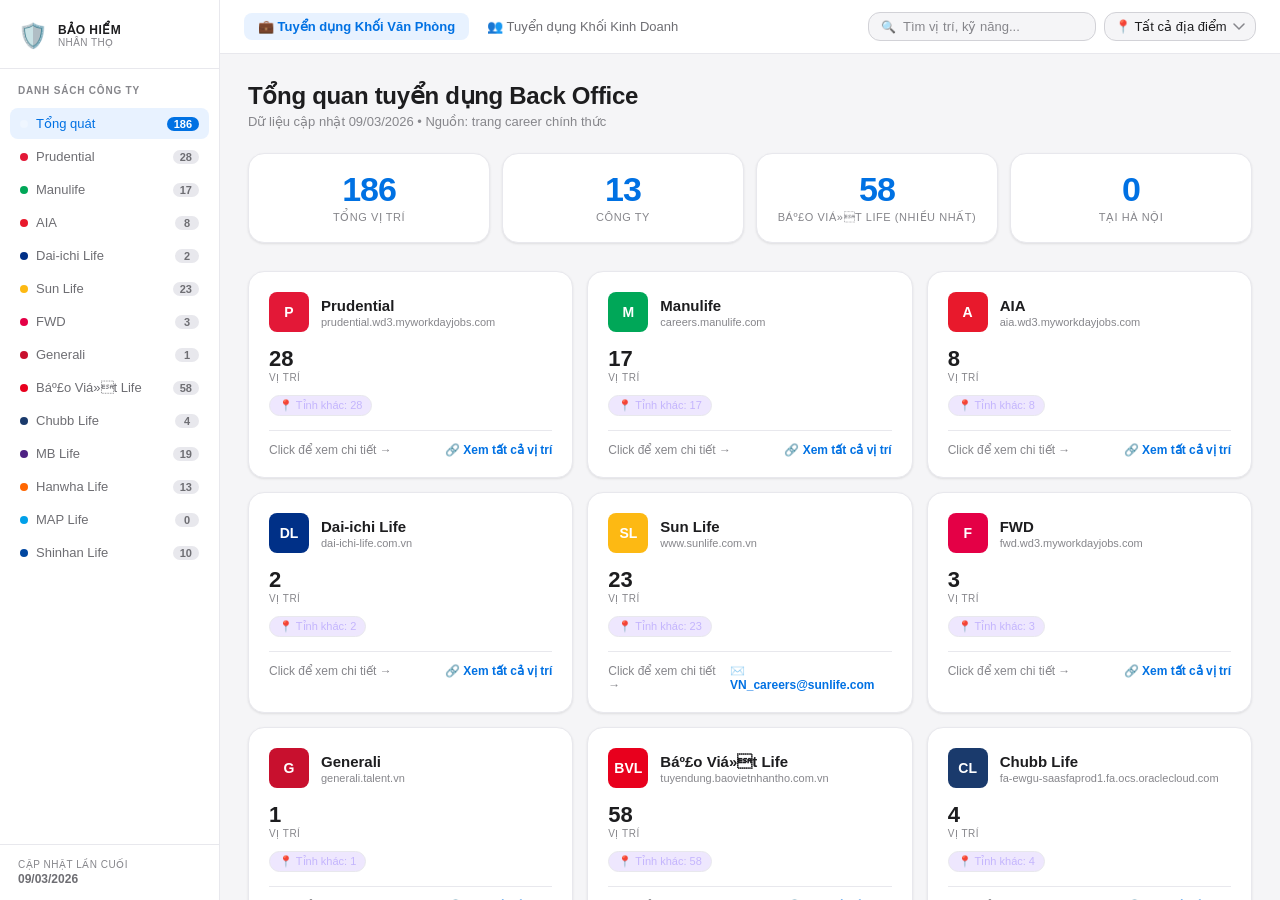
==== commit a9257d1e: "Replace Inter font with Roboto in index.html" ====
--- a/index.html
+++ b/index.html
@@ -9,7 +9,7 @@
   <meta name="viewport" content="width=device-width, initial-scale=1.0" />
   <title>Bảo Hiểm Nhân Thọ — Tuyển Dụng</title>
   <link rel="preconnect" href="https://fonts.googleapis.com" />
-  <link href="https://fonts.googleapis.com/css2?family=Inter:wght@400;500;600;700&display=swap" rel="stylesheet" />
+  <link href="https://fonts.googleapis.com/css2?family=Roboto:wght@300;400;500;700&display=swap" rel="stylesheet" />
   <link rel="stylesheet" href="style.css" />
 </head>
 <body>
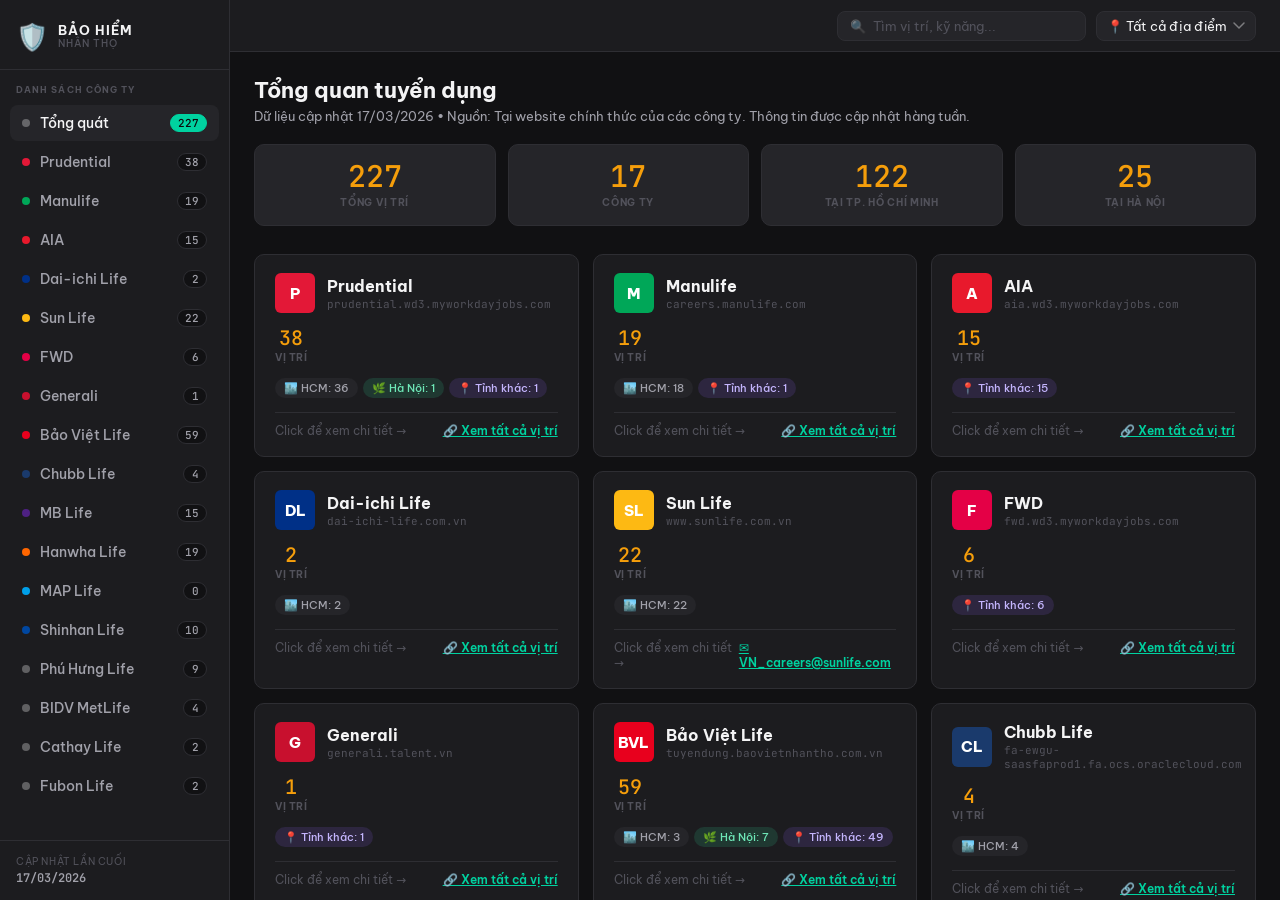
==== commit 20d56383: "Add files via upload" ====
--- a/index.html
+++ b/index.html
@@ -5,11 +5,9 @@
   <!-- Google Fonts: Roboto hỗ trợ rất tốt tiếng Việt, đẹp và hiện đại -->
   <link rel="preconnect" href="https://fonts.googleapis.com">
   <link rel="preconnect" href="https://fonts.gstatic.com" crossorigin>
-  <link href="https://fonts.googleapis.com/css2?family=Noto+Sans:wght@400;500;700&display=swap" rel="stylesheet">
   <meta name="viewport" content="width=device-width, initial-scale=1.0" />
   <title>Bảo Hiểm Nhân Thọ — Tuyển Dụng</title>
-  <link rel="preconnect" href="https://fonts.googleapis.com" />
-  <link href="https://fonts.googleapis.com/css2?family=Roboto:wght@300;400;500;700&display=swap" rel="stylesheet" />
+  <link href="https://fonts.googleapis.com/css2?family=Be+Vietnam+Pro:wght@400;500;600;700&family=JetBrains+Mono:wght@400;500&display=swap" rel="stylesheet" />
   <link rel="stylesheet" href="style.css" />
 </head>
 <body>
@@ -40,16 +38,8 @@
   <!-- ─── MAIN AREA ──────────────────────────────────────── -->
   <div class="main">
 
-    <!-- Tab bar -->
+    <!-- Topbar -->
     <header class="topbar">
-      <div class="tabs">
-        <button class="tab active" data-cat="back-office">
-          💼 Tuyển dụng Khối Văn Phòng
-        </button>
-        <button class="tab" data-cat="tvv">
-          👥 Tuyển dụng Khối Kinh Doanh
-        </button>
-      </div>
       <div class="topbar-right">
         <div class="search-wrap">
           <span class="search-icon">🔍</span>
--- a/style.css
+++ b/style.css
@@ -1,62 +1,67 @@
 /* ================================================================
-   Báº£oHiá»mNhÃ¢nThá» â Apple-style Clean Redesign
-================================================================ */
+   BảoHiểmNhânThọ — Main Stylesheet
+   Theme: Industrial / Utilitarian — Be Vietnam Pro + JetBrains Mono
+   Design system: DESIGN.md
+   ================================================================ */
+
 *, *::before, *::after { box-sizing: border-box; margin: 0; padding: 0; }
 
 :root {
-  --bg:            #f5f5f7;
-  --surface:       #ffffff;
-  --surface-2:     #fafafa;
-  --border:        #d2d2d7;
-  --border-light:  #e8e8ed;
-
-  --text-1:        #1d1d1f;
-  --text-2:        #6e6e73;
-  --text-3:        #86868b;
-
-  --blue:          #0071e3;
-  --blue-light:    #e8f2ff;
-  --green:         #34c759;
-  --green-light:   #e3f9e5;
-  --orange:        #ff9f0a;
-  --orange-light:  #fff3e0;
-  --purple:        #af52de;
-  --purple-light:  #f3e8ff;
-
-  --sidebar-w:     220px;
-  --radius-sm:     8px;
-  --radius-md:     12px;
-  --radius-lg:     16px;
-
-  --shadow-xs:     0 1px 3px rgba(0,0,0,0.06), 0 1px 2px rgba(0,0,0,0.04);
-  --shadow-sm:     0 2px 8px rgba(0,0,0,0.08);
-  --shadow-md:     0 4px 20px rgba(0,0,0,0.10);
-
-  --font:          -apple-system, BlinkMacSystemFont, 'SF Pro Text', 'Inter', sans-serif;
-  --font-display:  -apple-system, BlinkMacSystemFont, 'SF Pro Display', 'Inter', sans-serif;
-  --transition:    0.18s cubic-bezier(0.4,0,0.2,1);
+  /* Surfaces */
+  --bg-base:    #111113;
+  --bg-surface: #1c1c1f;
+  --bg-raised:  #252529;
+  --border:     #2e2e33;
+
+  /* Accent */
+  --accent:     #00D2A0;
+  --accent-dim: #00a880;
+
+  /* Text */
+  --text-1:     #f4f4f5;
+  --text-2:     #a1a1aa;
+  --text-3:     #52525b;
+  --white:      #ffffff;
+
+  /* Semantic */
+  --gold:  #f59e0b;
+  --green: #22c55e;
+  --red:   #ef4444;
+
+  /* Layout */
+  --sidebar-w: 230px;
+  --radius-sm: 6px;
+  --radius-md: 8px;
+  --radius-lg: 10px;
+
+  /* Shadows */
+  --shadow-sm: 0 1px 3px rgba(0,0,0,0.2);
+  --shadow-md: 0 4px 12px rgba(0,0,0,0.25);
+
+  /* Typography */
+  --font:      'Be Vietnam Pro', system-ui, sans-serif;
+  --font-mono: 'JetBrains Mono', monospace;
+  --transition: 0.15s ease;
 }
 
 html, body { height: 100%; }
-body {
-  font-family: var(--font);
-  background: var(--bg);
-  color: var(--text-1);
-  -webkit-font-smoothing: antialiased;
-  -moz-osx-font-smoothing: grayscale;
-}
-
-/* ââ APP SHELL âââââââââââââââââââââââââââââââââââââââââââââââââ */
-.app { display: flex; height: 100vh; width: 100vw; }
-
-/* ââ SIDEBAR âââââââââââââââââââââââââââââââââââââââââââââââââââ */
+body { font-family: var(--font); background: var(--bg-base); color: var(--text-1); overflow: hidden; }
+
+/* ── APP SHELL ──────────────────────────────────────────────── */
+.app {
+  display: flex;
+  height: 100vh;
+  width: 100vw;
+}
+
+/* ── SIDEBAR ────────────────────────────────────────────────── */
 .sidebar {
   width: var(--sidebar-w);
   min-width: var(--sidebar-w);
-  background: var(--surface);
-  border-right: 1px solid var(--border-light);
+  background: var(--bg-surface);
   display: flex;
   flex-direction: column;
+  border-right: 1px solid var(--border);
   overflow-y: auto;
   scrollbar-width: thin;
   scrollbar-color: var(--border) transparent;
@@ -69,56 +74,60 @@
   display: flex;
   align-items: center;
   gap: 10px;
-  padding: 22px 18px 18px;
-  border-bottom: 1px solid var(--border-light);
-}
-.brand-icon { font-size: 24px; }
-.brand-text { display: flex; flex-direction: column; line-height: 1.2; }
-.brand-main { font-size: 12px; font-weight: 700; letter-spacing: 0.04em; color: var(--text-1); }
-.brand-sub  { font-size: 10px; font-weight: 500; letter-spacing: 0.04em; color: var(--text-3); }
+  padding: 20px 16px 16px;
+  border-bottom: 1px solid var(--border);
+}
+.brand-icon { font-size: 26px; }
+.brand-text { display: flex; flex-direction: column; line-height: 1.15; }
+.brand-main { font-size: 13px; font-weight: 700; letter-spacing: 0.08em; color: var(--text-1); }
+.brand-sub { font-size: 10px; font-weight: 500; letter-spacing: 0.1em; color: var(--text-3); }
 
 /* Section label */
 .sidebar-section-label {
-  padding: 16px 18px 6px;
-  font-size: 10px;
-  font-weight: 600;
-  letter-spacing: 0.08em;
+  padding: 14px 16px 6px;
+  font-size: 9px;
+  font-weight: 700;
+  letter-spacing: 0.12em;
   color: var(--text-3);
   text-transform: uppercase;
 }
 
-/* Nav */
-.sidebar-nav {
-  display: flex;
-  flex-direction: column;
-  gap: 2px;
-  padding: 6px 10px;
-  flex: 1;
-}
+/* Nav items */
+.sidebar-nav { display: flex; flex-direction: column; gap: 3px; padding: 4px 10px; flex: 1; }
+
 .nav-item {
   display: flex;
   align-items: center;
-  gap: 8px;
-  padding: 8px 10px;
-  border-radius: var(--radius-sm);
+  gap: 10px;
+  padding: 9px 12px;
+  border-radius: var(--radius-md);
   cursor: pointer;
   transition: background var(--transition), color var(--transition);
   color: var(--text-2);
-  font-size: 13px;
+  font-size: 13.5px;
   font-weight: 500;
   user-select: none;
 }
-.nav-item:hover  { background: var(--bg); color: var(--text-1); }
-.nav-item.active { background: var(--blue-light); color: var(--blue); }
-.nav-item.active .nav-badge { background: var(--blue); color: #fff; }
-
-.company-dot { width: 8px; height: 8px; border-radius: 50%; flex-shrink: 0; }
+.nav-item:hover { background: var(--bg-raised); color: var(--text-1); }
+.nav-item.active {
+  background: var(--bg-raised);
+  color: var(--text-1);
+}
+.nav-item.active .nav-badge { background: var(--accent); color: #0a0a0b; border-color: var(--accent); }
+
+.company-dot {
+  width: 8px; height: 8px;
+  border-radius: 50%;
+  flex-shrink: 0;
+}
 .nav-label { flex: 1; }
 .nav-badge {
-  background: var(--border-light);
-  color: var(--text-2);
+  background: var(--bg-base);
+  border: 1px solid var(--border);
+  color: var(--text-2);
+  font-family: var(--font-mono);
   font-size: 11px;
-  font-weight: 600;
+  font-weight: 500;
   padding: 1px 7px;
   border-radius: 20px;
   min-width: 24px;
@@ -126,58 +135,48 @@
 }
 
 /* Sidebar footer */
-.sidebar-footer { padding: 14px 18px; border-top: 1px solid var(--border-light); }
+.sidebar-footer {
+  padding: 14px 16px;
+  border-top: 1px solid var(--border);
+}
 .update-info { display: flex; flex-direction: column; gap: 2px; }
-.update-label { font-size: 10px; color: var(--text-3); text-transform: uppercase; letter-spacing: 0.05em; }
-.update-date  { font-size: 12px; font-weight: 600; color: var(--text-2); }
-
-/* ââ MAIN ââââââââââââââââââââââââââââââââââââââââââââââââââââââ */
-.main { flex: 1; display: flex; flex-direction: column; overflow: hidden; background: var(--bg); }
-
-/* ââ TOPBAR ââââââââââââââââââââââââââââââââââââââââââââââââââââ */
+.update-label { font-size: 10px; color: var(--text-3); text-transform: uppercase; letter-spacing: 0.06em; }
+.update-date { font-size: 12px; font-weight: 600; color: var(--text-2); font-family: var(--font-mono); }
+
+/* ── MAIN ───────────────────────────────────────────────────── */
+.main {
+  flex: 1;
+  display: flex;
+  flex-direction: column;
+  overflow: hidden;
+}
+
+/* ── TOPBAR ─────────────────────────────────────────────────── */
 .topbar {
   display: flex;
   align-items: center;
-  gap: 12px;
+  gap: 16px;
   padding: 0 24px;
-  height: 54px;
-  background: var(--surface);
-  border-bottom: 1px solid var(--border-light);
+  height: 52px;
+  background: var(--bg-surface);
+  border-bottom: 1px solid var(--border);
   flex-shrink: 0;
 }
-.tabs { display: flex; gap: 4px; }
-.tab {
-  padding: 6px 14px;
-  border: none;
-  border-radius: var(--radius-sm);
-  background: transparent;
-  color: var(--text-2);
-  font-family: var(--font);
-  font-size: 13px;
-  font-weight: 500;
-  cursor: pointer;
-  transition: background var(--transition), color var(--transition);
-}
-.tab:hover  { background: var(--bg); color: var(--text-1); }
-.tab.active { background: var(--blue-light); color: var(--blue); font-weight: 600; }
-
-.topbar-right { display: flex; align-items: center; gap: 8px; margin-left: auto; }
+
+.topbar-right { display: flex; align-items: center; gap: 10px; margin-left: auto; }
 
 .search-wrap {
   display: flex;
   align-items: center;
   gap: 7px;
-  background: var(--bg);
+  background: var(--bg-raised);
   border: 1px solid var(--border);
   border-radius: var(--radius-md);
   padding: 6px 12px;
-  transition: border-color var(--transition), box-shadow var(--transition);
-}
-.search-wrap:focus-within {
-  border-color: var(--blue);
-  box-shadow: 0 0 0 3px rgba(0,113,227,0.12);
-}
-.search-icon  { font-size: 12px; color: var(--text-3); }
+  transition: border-color var(--transition);
+}
+.search-wrap:focus-within { border-color: var(--accent); }
+.search-icon { font-size: 13px; opacity: 0.5; }
 .search-input {
   background: transparent;
   border: none;
@@ -185,54 +184,51 @@
   color: var(--text-1);
   font-family: var(--font);
   font-size: 13px;
-  width: 180px;
+  width: 200px;
 }
 .search-input::placeholder { color: var(--text-3); }
 
 .city-select {
-  background: var(--bg);
+  background: var(--bg-raised);
   border: 1px solid var(--border);
   border-radius: var(--radius-md);
-  padding: 6px 28px 6px 10px;
+  padding: 6px 10px;
   color: var(--text-1);
   font-family: var(--font);
   font-size: 13px;
   cursor: pointer;
   outline: none;
   appearance: none;
-  background-image: url("data:image/svg+xml,%3Csvg xmlns='http://www.w3.org/2000/svg' width='12' height='8' viewBox='0 0 12 8'%3E%3Cpath d='M1 1l5 5 5-5' stroke='%2386868b' stroke-width='1.5' fill='none' stroke-linecap='round'/%3E%3C/svg%3E");
+  padding-right: 28px;
+  background-image: url("data:image/svg+xml,%3Csvg xmlns='http://www.w3.org/2000/svg' width='12' height='8' viewBox='0 0 12 8'%3E%3Cpath d='M1 1l5 5 5-5' stroke='rgba(255,255,255,0.4)' stroke-width='1.5' fill='none' stroke-linecap='round'/%3E%3C/svg%3E");
   background-repeat: no-repeat;
   background-position: right 10px center;
   transition: border-color var(--transition);
 }
-.city-select:focus { border-color: var(--blue); box-shadow: 0 0 0 3px rgba(0,113,227,0.12); }
-
-/* ââ CONTENT âââââââââââââââââââââââââââââââââââââââââââââââââââ */
+.city-select:focus { border-color: var(--accent); }
+.city-select option { background: var(--bg-base); color: var(--text-1); }
+
+/* ── CONTENT ────────────────────────────────────────────────── */
 .content {
   flex: 1;
   overflow-y: auto;
-  padding: 28px;
+  padding: 24px;
   scrollbar-width: thin;
   scrollbar-color: var(--border) transparent;
 }
 .content::-webkit-scrollbar { width: 5px; }
 .content::-webkit-scrollbar-thumb { background: var(--border); border-radius: 5px; }
 
-.loading { text-align: center; padding: 80px; color: var(--text-3); font-size: 14px; }
-
-/* ââ OVERVIEW ââââââââââââââââââââââââââââââââââââââââââââââââââ */
-.overview-header { margin-bottom: 24px; }
-.overview-title {
-  font-family: var(--font-display);
-  font-size: 24px;
-  font-weight: 700;
-  color: var(--text-1);
-  letter-spacing: -0.3px;
-  margin-bottom: 4px;
-}
-.overview-sub { font-size: 13px; color: var(--text-3); }
-
-/* Stats */
+.loading { text-align: center; padding: 60px; color: var(--text-2); font-size: 15px; }
+
+/* ── OVERVIEW (Tổng quát) ───────────────────────────────────── */
+.overview-header {
+  margin-bottom: 20px;
+}
+.overview-title { font-size: 22px; font-weight: 700; margin-bottom: 4px; }
+.overview-sub { font-size: 13px; color: var(--text-2); }
+
+/* Stat cards row */
 .stats-row {
   display: grid;
   grid-template-columns: repeat(auto-fit, minmax(140px, 1fr));
@@ -240,128 +236,103 @@
   margin-bottom: 28px;
 }
 .stat-card {
-  background: var(--surface);
-  border: 1px solid var(--border-light);
+  background: var(--bg-raised);
+  border: 1px solid var(--border);
+  border-radius: var(--radius-lg);
+  padding: 16px 18px;
+  text-align: center;
+}
+.stat-num { font-family: var(--font-mono); font-size: 30px; font-weight: 500; color: var(--gold); line-height: 1; }
+.stat-label { font-size: 10px; font-weight: 700; color: var(--text-3); margin-top: 5px; text-transform: uppercase; letter-spacing: 0.07em; }
+
+/* Company cards grid */
+.company-grid {
+  display: grid;
+  grid-template-columns: repeat(auto-fill, minmax(310px, 1fr));
+  gap: 14px;
+}
+.company-card {
+  background: var(--bg-surface);
+  border: 1px solid var(--border);
   border-radius: var(--radius-lg);
   padding: 18px 20px;
-  text-align: center;
-  box-shadow: var(--shadow-xs);
-}
-.stat-num {
-  font-family: var(--font-display);
-  font-size: 34px;
-  font-weight: 700;
-  color: var(--blue);
-  line-height: 1;
-  letter-spacing: -1px;
-}
-.stat-label {
-  font-size: 11px;
-  color: var(--text-3);
-  margin-top: 5px;
-  text-transform: uppercase;
-  letter-spacing: 0.05em;
-  font-weight: 500;
-}
-
-/* Company grid */
-.company-grid {
-  display: grid;
-  grid-template-columns: repeat(auto-fill, minmax(300px, 1fr));
-  gap: 14px;
-}
-.company-card {
-  background: var(--surface);
-  border: 1px solid var(--border-light);
-  border-radius: var(--radius-lg);
-  padding: 20px;
   cursor: pointer;
-  transition: transform var(--transition), box-shadow var(--transition), border-color var(--transition);
-  box-shadow: var(--shadow-xs);
+  transition: background var(--transition), border-color var(--transition);
 }
 .company-card:hover {
-  transform: translateY(-2px);
-  box-shadow: var(--shadow-md);
-  border-color: var(--border);
-}
-.company-card-header {
-  display: flex;
-  align-items: center;
+  background: var(--bg-raised);
+  border-color: var(--text-3);
+}
+.company-card-header { display: flex; align-items: center; gap: 12px; margin-bottom: 12px; }
+.company-logo {
+  width: 40px; height: 40px;
+  border-radius: var(--radius-sm);
+  display: flex; align-items: center; justify-content: center;
+  font-size: 15px; font-weight: 800;
+  color: var(--white);
+  flex-shrink: 0;
+}
+.company-card-name { font-size: 16px; font-weight: 700; color: var(--text-1); }
+.company-card-url { font-size: 11px; color: var(--text-3); margin-top: 1px; font-family: var(--font-mono); }
+
+.company-card-stats {
+  display: flex;
   gap: 12px;
   margin-bottom: 14px;
 }
-.company-logo {
-  width: 40px;
-  height: 40px;
-  border-radius: var(--radius-sm);
-  display: flex;
-  align-items: center;
-  justify-content: center;
-  font-size: 14px;
-  font-weight: 800;
-  color: white;
-  flex-shrink: 0;
-}
-.company-card-name { font-size: 15px; font-weight: 600; color: var(--text-1); }
-.company-card-url  { font-size: 11px; color: var(--text-3); margin-top: 2px; }
-
-.company-card-stats { margin-bottom: 12px; }
-.cstat-num   { font-size: 22px; font-weight: 700; color: var(--text-1); }
-.cstat-label { font-size: 10px; color: var(--text-3); text-transform: uppercase; letter-spacing: 0.05em; }
+.cstat { text-align: center; }
+.cstat-num { font-family: var(--font-mono); font-size: 20px; font-weight: 500; color: var(--gold); }
+.cstat-label { font-size: 10px; font-weight: 700; color: var(--text-3); text-transform: uppercase; letter-spacing: 0.06em; }
 
 .city-pills { display: flex; flex-wrap: wrap; gap: 5px; margin-bottom: 14px; }
 .city-pill {
   font-size: 11px;
-  font-weight: 500;
   padding: 3px 9px;
   border-radius: 20px;
-  background: var(--bg);
-  color: var(--text-2);
-  border: 1px solid var(--border-light);
-}
+  background: var(--bg-raised);
+  color: var(--text-2);
+  font-weight: 500;
+}
+
 .company-card-cta {
   display: flex;
   align-items: center;
   justify-content: space-between;
-  padding-top: 12px;
-  border-top: 1px solid var(--border-light);
+  padding-top: 10px;
+  border-top: 1px solid var(--border);
   font-size: 12px;
   color: var(--text-3);
 }
-.cta-link { color: var(--blue); font-weight: 600; font-size: 12px; text-decoration: none; }
-.cta-link:hover { text-decoration: underline; }
-
-/* ââ COMPANY DETAIL ââââââââââââââââââââââââââââââââââââââââââââ */
+.cta-link {
+  color: var(--accent);
+  font-weight: 600;
+  font-size: 12px;
+}
+
+/* ── JOB TABLE (Company view) ───────────────────────────────── */
 .company-header {
   display: flex;
   align-items: center;
   gap: 14px;
   margin-bottom: 20px;
-  padding: 20px;
-  background: var(--surface);
-  border: 1px solid var(--border-light);
-  border-radius: var(--radius-lg);
-  box-shadow: var(--shadow-xs);
 }
 .company-header-logo {
-  width: 44px;
-  height: 44px;
+  width: 44px; height: 44px;
   border-radius: var(--radius-md);
-  display: flex;
-  align-items: center;
-  justify-content: center;
-  font-size: 16px;
-  font-weight: 800;
-  color: white;
+  display: flex; align-items: center; justify-content: center;
+  font-size: 16px; font-weight: 800;
+  color: var(--white);
   flex-shrink: 0;
 }
 .company-header-info { flex: 1; }
-.company-header-name { font-size: 18px; font-weight: 700; color: var(--text-1); }
-.company-header-meta { font-size: 12px; color: var(--text-3); margin-top: 2px; }
-.company-header-cta  { margin-left: auto; }
-
+.company-header-name { font-size: 20px; font-weight: 700; color: var(--text-1); }
+.company-header-meta { font-size: 12px; color: var(--text-2); margin-top: 2px; }
+.company-header-cta {
+  display: flex;
+  gap: 8px;
+}
 .btn-apply {
-  padding: 8px 18px;
+  padding: 8px 16px;
   border-radius: var(--radius-md);
   font-family: var(--font);
   font-size: 13px;
@@ -374,112 +345,136 @@
   transition: opacity var(--transition), transform var(--transition);
   border: none;
 }
-.btn-apply:hover { opacity: 0.85; transform: translateY(-1px); }
-.btn-primary   { background: var(--blue); color: white; }
-.btn-secondary { background: var(--bg); color: var(--text-1); border: 1px solid var(--border); }
+.btn-apply:hover { opacity: 0.88; transform: translateY(-1px); }
+.btn-primary { background: var(--accent); color: #0a0a0b; }
+.btn-secondary { background: var(--bg-raised); color: var(--text-1); border: 1px solid var(--border); }
 
 /* Results count */
-.results-count { font-size: 12px; color: var(--text-3); margin-bottom: 10px; padding: 0 2px; }
+.results-count {
+  font-size: 12px;
+  color: var(--text-2);
+  margin-bottom: 12px;
+  padding: 0 2px;
+}
 
 /* Table */
 .job-table-wrap {
-  background: var(--surface);
-  border: 1px solid var(--border-light);
+  background: var(--bg-surface);
+  border: 1px solid var(--border);
   border-radius: var(--radius-lg);
   overflow: hidden;
-  box-shadow: var(--shadow-xs);
-}
-.job-table { width: 100%; border-collapse: collapse; font-size: 13.5px; }
-.job-table thead tr { background: var(--bg); }
+}
+.job-table {
+  width: 100%;
+  border-collapse: collapse;
+  font-size: 13.5px;
+}
+.job-table thead tr {
+  border-bottom: 1px solid var(--border);
+}
 .job-table th {
   padding: 11px 16px;
   text-align: left;
-  font-size: 11px;
-  font-weight: 600;
-  letter-spacing: 0.06em;
+  font-size: 10px;
+  font-weight: 700;
+  letter-spacing: 0.08em;
   text-transform: uppercase;
   color: var(--text-3);
-  border-bottom: 1px solid var(--border-light);
 }
 .job-table td {
   padding: 12px 16px;
   vertical-align: middle;
-  border-bottom: 1px solid var(--border-light);
+  border-bottom: 1px solid var(--border);
   color: var(--text-1);
 }
 .job-table tbody tr:last-child td { border-bottom: none; }
-.job-table tbody tr:hover td      { background: var(--bg); }
-
-.job-num   { color: var(--text-3); font-size: 12px; width: 36px; }
+.job-table tbody tr:hover td { background: var(--bg-raised); }
+
+.job-num { font-family: var(--font-mono); color: var(--text-3); font-size: 11px; width: 36px; }
 .job-title { font-weight: 500; max-width: 380px; }
 .job-title mark {
-  background: rgba(255,159,10,0.15);
-  color: #b45309;
-  border-radius: 3px;
+  background: rgba(240,180,41,0.35);
+  color: var(--gold);
+  border-radius: 2px;
   padding: 0 2px;
 }
-.job-location { white-space: nowrap; }
+.job-location {
+  white-space: nowrap;
+  color: var(--text-2);
+}
 .location-badge {
   display: inline-flex;
   align-items: center;
   gap: 4px;
   font-size: 12px;
+  padding: 2px 8px;
+  border-radius: 20px;
+  background: rgba(0,210,160,0.1);
+  color: var(--accent);
   font-weight: 500;
-  padding: 3px 9px;
-  border-radius: 20px;
-  background: var(--bg);
-  color: var(--text-2);
-  border: 1px solid var(--border-light);
-}
-.location-badge.hanoi  { background: var(--green-light);  color: #1a7f37; border-color: transparent; }
-.location-badge.other  { background: var(--purple-light); color: #7c3aed; border-color: transparent; }
-
-.job-posted { white-space: nowrap; color: var(--text-3); font-size: 12px; }
+}
+.location-badge.hanoi { background: rgba(52,211,153,0.12); color: #6ee7b7; }
+.location-badge.other { background: rgba(139,92,246,0.12); color: #c4b5fd; }
+
+.job-posted { white-space: nowrap; color: var(--text-2); font-size: 12px; }
+
 .job-apply-link {
   display: inline-flex;
   align-items: center;
   gap: 4px;
   padding: 5px 12px;
-  background: var(--blue-light);
+  background: transparent;
+  border: 1px solid var(--border);
   border-radius: var(--radius-sm);
-  color: var(--blue);
+  color: var(--accent);
   font-size: 12px;
   font-weight: 600;
   text-decoration: none;
-  transition: background var(--transition);
+  transition: background var(--transition), border-color var(--transition);
   white-space: nowrap;
 }
-.job-apply-link:hover { background: #d0e8ff; }
+.job-apply-link:hover { background: rgba(0,210,160,0.08); border-color: var(--accent); }
 
 /* Empty state */
-.empty-state { text-align: center; padding: 60px 20px; color: var(--text-3); }
-.empty-icon  { font-size: 36px; margin-bottom: 12px; }
-.empty-text  { font-size: 15px; color: var(--text-2); font-weight: 500; }
-.empty-sub   { font-size: 13px; margin-top: 6px; }
-
-/* Coming soon */
-.coming-soon {
-  display: flex;
-  flex-direction: column;
-  align-items: center;
-  justify-content: center;
-  height: 60vh;
-  gap: 12px;
+.empty-state {
+  text-align: center;
+  padding: 60px 20px;
   color: var(--text-3);
 }
-.coming-soon-icon  { font-size: 48px; }
-.coming-soon-title { font-size: 18px; font-weight: 600; color: var(--text-2); }
-.coming-soon-sub   { font-size: 13px; max-width: 340px; text-align: center; line-height: 1.6; }
-
-/* ââ SCROLLBAR âââââââââââââââââââââââââââââââââââââââââââââââââ */
-::-webkit-scrollbar       { width: 5px; height: 5px; }
+.empty-icon { font-size: 40px; margin-bottom: 12px; }
+.empty-text { font-size: 15px; color: var(--text-2); }
+.empty-sub { font-size: 13px; margin-top: 6px; color: var(--text-3); }
+
+/* ── SCROLLBAR (global) ─────────────────────────────────────── */
+::-webkit-scrollbar { width: 5px; height: 5px; }
 ::-webkit-scrollbar-track { background: transparent; }
 ::-webkit-scrollbar-thumb { background: var(--border); border-radius: 5px; }
 
-/* ââ RESPONSIVE ââââââââââââââââââââââââââââââââââââââââââââââââ */
+/* ── RESPONSIVE ─────────────────────────────────────────────── */
+/* Back button — ẩn trên desktop */
+.mobile-only { display: none; }
+
+.btn-back {
+  display: inline-flex;
+  align-items: center;
+  gap: 6px;
+  background: var(--bg-raised);
+  border: 1px solid var(--border);
+  color: var(--text-2);
+  font-size: 13px;
+  font-weight: 500;
+  padding: 7px 14px;
+  border-radius: 20px;
+  cursor: pointer;
+  margin-bottom: 16px;
+  transition: background var(--transition);
+}
+.btn-back:hover { background: var(--border); color: var(--text-1); }
+
 @media (max-width: 800px) {
+  .mobile-only { display: inline-flex; }
   .app { flex-direction: column; }
-  .sidebar { width: 100%; min-width: unset; height: auto; flex-direction: row; overflow-x: auto; border-right: none; border-bottom: 1px solid var(--border-light); }
+  .sidebar { width: 100%; min-width: unset; height: auto; flex-direction: row; overflow-x: auto; border-right: none; border-bottom: 1px solid var(--border); }
   .sidebar-nav { flex-direction: row; padding: 8px; }
   .sidebar-brand { border-bottom: none; padding: 10px 16px; flex-shrink: 0; }
   .sidebar-section-label, .sidebar-footer { display: none; }
@@ -487,7 +482,7 @@
   .topbar-right { width: 100%; }
   .search-input { width: 140px; }
   .company-grid { grid-template-columns: 1fr; }
-  body  { overflow: auto; }
+  body { overflow: auto; }
   .main { overflow: visible; }
-  .content { overflow: visible; padding: 16px; }
-}
+  .content { overflow: visible; }
+}
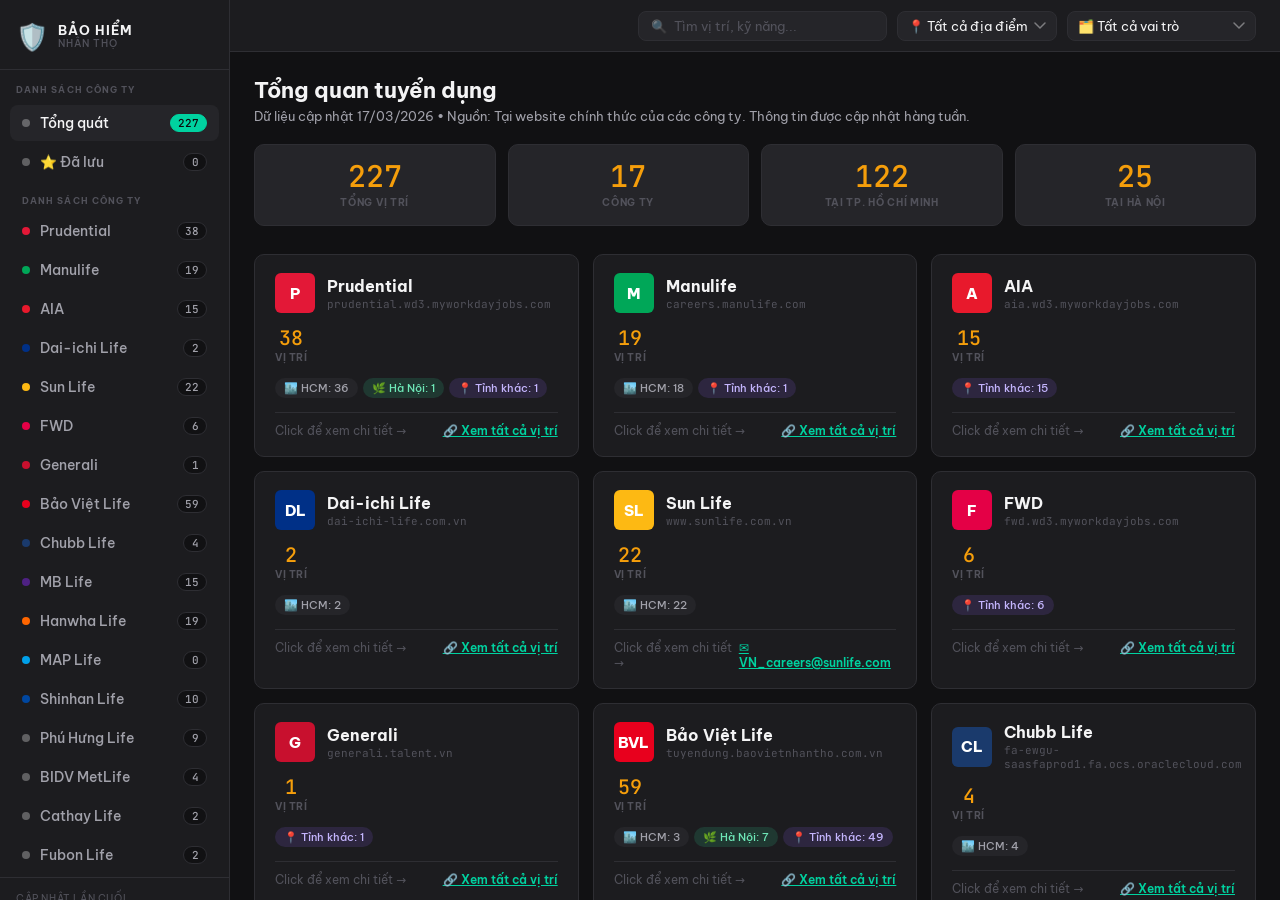
==== commit 637c574a: "feat: role category filtering + new-this-week badge Feature #4 — Role Category Filtering: - 7 catego" ====
--- a/index.html
+++ b/index.html
@@ -53,6 +53,18 @@
             <option value="other">Tỉnh khác</option>
           </select>
         </div>
+        <div class="city-filter">
+          <select id="categoryFilter" class="city-select">
+            <option value="all">🗂️ Tất cả vai trò</option>
+            <option value="actuarial">📊 Tài chính & Actuarial</option>
+            <option value="tech">💻 Công nghệ & IT</option>
+            <option value="sales">🤝 Kinh doanh & Sales</option>
+            <option value="hr">👥 Nhân sự & Đào tạo</option>
+            <option value="marketing">📣 Marketing</option>
+            <option value="legal">⚖️ Pháp lý & Tuân thủ</option>
+            <option value="operations">⚙️ Vận hành</option>
+          </select>
+        </div>
       </div>
     </header>
 
--- a/style.css
+++ b/style.css
@@ -418,6 +418,82 @@
 
 .job-posted { white-space: nowrap; color: var(--text-2); font-size: 12px; }
 
+/* ── JOB ACTIONS CELL ───────────────────────────────────────── */
+.job-actions {
+  display: flex;
+  align-items: center;
+  gap: 6px;
+  white-space: nowrap;
+}
+
+/* Bookmark button */
+.job-bookmark-btn {
+  background: none;
+  border: none;
+  cursor: pointer;
+  font-size: 14px;
+  color: var(--text-3);
+  padding: 2px 4px;
+  border-radius: var(--radius-sm);
+  transition: color var(--transition), transform var(--transition);
+  line-height: 1;
+  flex-shrink: 0;
+}
+.job-bookmark-btn:hover { color: var(--gold); transform: scale(1.15); }
+.job-bookmark-btn.active { color: var(--gold); }
+
+/* Title cell: flex to push star to the right */
+.job-title {
+  display: flex;
+  align-items: center;
+  gap: 6px;
+}
+.job-title-text { flex: 1; font-weight: 500; }
+
+/* Share button */
+.job-share-btn {
+  background: none;
+  border: 1px solid var(--border);
+  border-radius: var(--radius-sm);
+  cursor: pointer;
+  font-size: 12px;
+  color: var(--text-3);
+  padding: 4px 7px;
+  transition: color var(--transition), border-color var(--transition);
+  line-height: 1;
+}
+.job-share-btn:hover { color: var(--accent); border-color: var(--accent); }
+
+/* ── SAVED VIEW ─────────────────────────────────────────────── */
+.saved-company-group { margin-bottom: 8px; }
+.saved-company-label {
+  display: flex;
+  align-items: center;
+  gap: 10px;
+  padding: 6px 2px 10px;
+  font-size: 13px;
+  font-weight: 700;
+  color: var(--text-2);
+}
+.saved-company-dot {
+  width: 28px; height: 28px;
+  border-radius: var(--radius-sm);
+  display: flex; align-items: center; justify-content: center;
+  font-size: 10px; font-weight: 800;
+  color: var(--white);
+  flex-shrink: 0;
+}
+
+/* ── NAV SEPARATOR ──────────────────────────────────────────── */
+.nav-separator-label {
+  padding: 12px 12px 4px;
+  font-size: 9px;
+  font-weight: 700;
+  letter-spacing: 0.12em;
+  color: var(--text-3);
+  text-transform: uppercase;
+}
+
 .job-apply-link {
   display: inline-flex;
   align-items: center;
@@ -444,6 +520,98 @@
 .empty-icon { font-size: 40px; margin-bottom: 12px; }
 .empty-text { font-size: 15px; color: var(--text-2); }
 .empty-sub { font-size: 13px; margin-top: 6px; color: var(--text-3); }
+
+/* ── NEW BADGE ──────────────────────────────────────────────── */
+.new-badge {
+  display: inline-flex;
+  align-items: center;
+  font-size: 10px;
+  font-weight: 700;
+  padding: 1px 6px;
+  border-radius: 10px;
+  background: rgba(245,158,11,0.18);
+  color: var(--gold);
+  margin-left: 6px;
+  vertical-align: middle;
+  letter-spacing: 0.02em;
+  border: 1px solid rgba(245,158,11,0.3);
+  white-space: nowrap;
+}
+
+/* City pill "new" variant */
+.city-pill--new {
+  background: rgba(245,158,11,0.15);
+  color: var(--gold);
+  border: 1px solid rgba(245,158,11,0.25);
+}
+
+/* "New this week" stat card */
+.stat-card--new {
+  border-color: rgba(245,158,11,0.3);
+  background: rgba(245,158,11,0.06);
+}
+.stat-num--new { color: var(--gold); }
+
+/* ── CATEGORY CHIPS (company header) ────────────────────────── */
+.cat-chips {
+  display: flex;
+  flex-wrap: wrap;
+  gap: 6px;
+  margin-bottom: 14px;
+}
+.cat-chip {
+  display: inline-flex;
+  align-items: center;
+  gap: 5px;
+  padding: 5px 10px;
+  border-radius: 20px;
+  border: 1px solid var(--border);
+  background: var(--bg-raised);
+  color: var(--text-2);
+  font-family: var(--font);
+  font-size: 12px;
+  font-weight: 500;
+  cursor: pointer;
+  transition: background var(--transition), border-color var(--transition), color var(--transition);
+}
+.cat-chip:hover { border-color: var(--accent); color: var(--text-1); }
+.cat-chip.active {
+  background: rgba(0,210,160,0.12);
+  border-color: var(--accent);
+  color: var(--accent);
+}
+.cat-chip-count {
+  font-family: var(--font-mono);
+  font-size: 11px;
+  background: var(--bg-base);
+  border-radius: 10px;
+  padding: 0 5px;
+  color: var(--text-3);
+}
+.cat-chip.active .cat-chip-count { background: rgba(0,210,160,0.2); color: var(--accent); }
+
+/* ── CATEGORY TAG (table cell) ──────────────────────────────── */
+.job-category { white-space: nowrap; }
+.cat-tag {
+  display: inline-flex;
+  align-items: center;
+  font-size: 11px;
+  font-weight: 500;
+  padding: 2px 8px;
+  border-radius: 20px;
+  background: var(--bg-raised);
+  color: var(--text-3);
+  border: 1px solid var(--border);
+  white-space: nowrap;
+}
+.cat-tag--other { opacity: 0.5; }
+.cat-tag--actuarial { background: rgba(245,158,11,0.1); color: #fbbf24; border-color: rgba(245,158,11,0.2); }
+.cat-tag--tech      { background: rgba(59,130,246,0.1); color: #60a5fa; border-color: rgba(59,130,246,0.2); }
+.cat-tag--sales     { background: rgba(16,185,129,0.1); color: #34d399; border-color: rgba(16,185,129,0.2); }
+.cat-tag--hr        { background: rgba(139,92,246,0.1); color: #a78bfa; border-color: rgba(139,92,246,0.2); }
+.cat-tag--marketing { background: rgba(236,72,153,0.1); color: #f472b6; border-color: rgba(236,72,153,0.2); }
+.cat-tag--legal     { background: rgba(239,68,68,0.1);  color: #f87171; border-color: rgba(239,68,68,0.2); }
+.cat-tag--operations{ background: rgba(107,114,128,0.15); color: #9ca3af; border-color: rgba(107,114,128,0.25); }
 
 /* ── SCROLLBAR (global) ─────────────────────────────────────── */
 ::-webkit-scrollbar { width: 5px; height: 5px; }
@@ -473,16 +641,60 @@
 
 @media (max-width: 800px) {
   .mobile-only { display: inline-flex; }
+
+  /* App shell: stack vertically */
   .app { flex-direction: column; }
-  .sidebar { width: 100%; min-width: unset; height: auto; flex-direction: row; overflow-x: auto; border-right: none; border-bottom: 1px solid var(--border); }
-  .sidebar-nav { flex-direction: row; padding: 8px; }
-  .sidebar-brand { border-bottom: none; padding: 10px 16px; flex-shrink: 0; }
-  .sidebar-section-label, .sidebar-footer { display: none; }
-  .topbar { flex-wrap: wrap; height: auto; padding: 8px 16px; }
-  .topbar-right { width: 100%; }
-  .search-input { width: 140px; }
-  .company-grid { grid-template-columns: 1fr; }
   body { overflow: auto; }
   .main { overflow: visible; }
-  .content { overflow: visible; }
-}
+  .content { overflow: visible; padding: 16px; }  /* tighter padding on mobile */
+
+  /* ── SIDEBAR → horizontal scroll strip ──────────────────── */
+  .sidebar {
+    width: 100%;
+    min-width: unset;
+    height: auto;
+    flex-direction: row;
+    flex-shrink: 0;           /* FIX #1: prevent sidebar collapsing to 0px */
+    overflow-x: auto;
+    border-right: none;
+    border-bottom: 1px solid var(--border);
+  }
+  .sidebar-nav { flex-direction: row; padding: 6px 8px; }
+  .sidebar-brand { border-bottom: none; padding: 10px 14px; flex-shrink: 0; }
+  .sidebar-section-label,
+  .sidebar-footer,
+  .nav-separator-label { display: none; }   /* FIX #2: hide separator in nav strip */
+
+  /* FIX #3: prevent nav item text from wrapping */
+  .nav-item { white-space: nowrap; }
+
+  /* ── TOPBAR ──────────────────────────────────────────────── */
+  .topbar { flex-wrap: wrap; height: auto; padding: 8px 12px; }
+  .topbar-right { width: 100%; gap: 8px; }
+
+  /* FIX #6: search fills remaining width next to city select */
+  .search-wrap { flex: 1; min-width: 0; }
+  .search-input { width: 100%; min-width: 0; }
+
+  /* ── COMPANY GRID ────────────────────────────────────────── */
+  .company-grid { grid-template-columns: 1fr; }
+
+  /* ── COMPANY HEADER: stack on small screens ─────────────── */
+  /* FIX #5: CTA button wraps below company name on mobile */
+  .company-header { flex-wrap: wrap; gap: 10px; }
+  .company-header-info { min-width: 0; }
+  .company-header-cta { width: 100%; }
+  .btn-apply { width: 100%; justify-content: center; }
+
+  /* ── JOB TABLE ───────────────────────────────────────────── */
+  /* FIX #4: allow horizontal scroll so table never clips content */
+  .job-table-wrap { overflow-x: auto; }
+
+  /* FIX #7 & #8: larger touch targets for bookmark + share (min 44px) */
+  .job-bookmark-btn { padding: 14px 10px; font-size: 15px; }
+  .job-share-btn    { padding: 13px 12px; font-size: 13px; }
+
+  /* ── CATEGORY CHIPS on mobile ────────────────────────────── */
+  .cat-chips { gap: 5px; }
+  .cat-chip  { font-size: 11px; padding: 5px 9px; }
+}
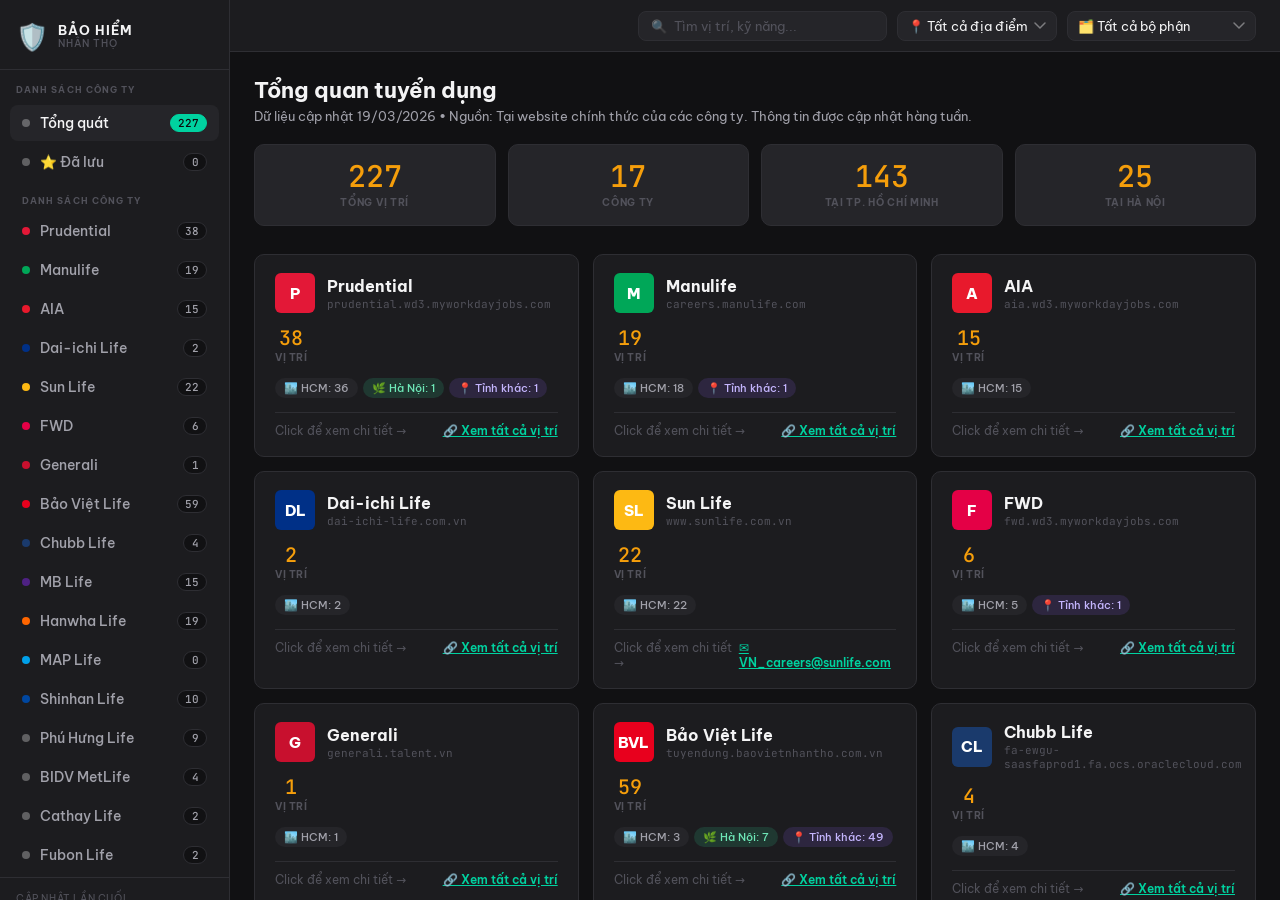
==== commit 3aa66056: "UI: đổi 'Vai trò' → 'Bộ Phận', mở rộng column + hiện đủ tên danh mục" ====
--- a/index.html
+++ b/index.html
@@ -55,7 +55,7 @@
         </div>
         <div class="city-filter">
           <select id="categoryFilter" class="city-select">
-            <option value="all">🗂️ Tất cả vai trò</option>
+            <option value="all">🗂️ Tất cả bộ phận</option>
             <option value="actuarial">📊 Tài chính & Actuarial</option>
             <option value="tech">💻 Công nghệ & IT</option>
             <option value="sales">🤝 Kinh doanh & Sales</option>
--- a/style.css
+++ b/style.css
@@ -390,8 +390,12 @@
 .job-table tbody tr:last-child td { border-bottom: none; }
 .job-table tbody tr:hover td { background: var(--bg-raised); }
 
-.job-num { font-family: var(--font-mono); color: var(--text-3); font-size: 11px; width: 36px; }
-.job-title { font-weight: 500; max-width: 380px; }
+.job-num      { font-family: var(--font-mono); color: var(--text-3); font-size: 11px; width: 36px; }
+.job-title    { font-weight: 500; max-width: 360px; }
+/* Column width controls — adjust Địa điểm ← and Đăng → to give Bộ Phận room */
+.job-table .job-location { width: 142px; }
+.job-table .job-category { width: 168px; }
+.job-table .job-posted   { width: 88px; }
 .job-title mark {
   background: rgba(240,180,41,0.35);
   color: var(--gold);
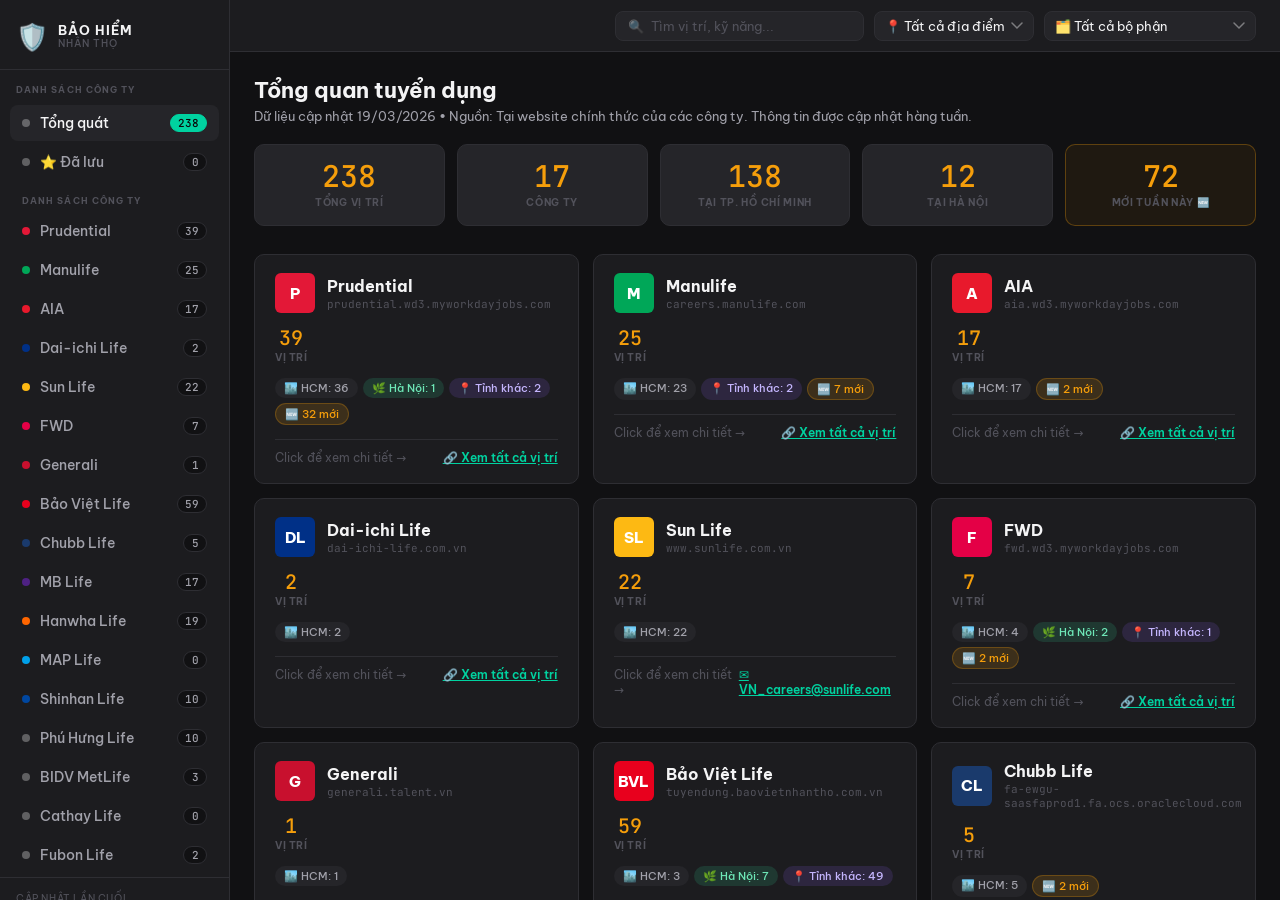
==== commit d9620cc0: "feat: thêm bộ phận Chiến lược & Dự án, cập nhật Marketing & Khách hàng - Đổi tên Marketing → Marketi" ====
--- a/index.html
+++ b/index.html
@@ -60,7 +60,8 @@
             <option value="tech">💻 Công nghệ & IT</option>
             <option value="sales">🤝 Kinh doanh & Sales</option>
             <option value="hr">👥 Nhân sự & Đào tạo</option>
-            <option value="marketing">📣 Marketing</option>
+            <option value="marketing">📣 Marketing & Khách hàng</option>
+            <option value="strategy">🎯 Chiến lược & Dự án</option>
             <option value="legal">⚖️ Pháp lý & Tuân thủ</option>
             <option value="operations">⚙️ Vận hành</option>
           </select>
--- a/style.css
+++ b/style.css
@@ -423,7 +423,10 @@
 .job-posted { white-space: nowrap; color: var(--text-2); font-size: 12px; }
 
 /* ── JOB ACTIONS CELL ───────────────────────────────────────── */
-.job-actions {
+/* NOTE: flex must NOT be on <td> directly — it removes vertical-align: middle.
+   Use .job-actions-inner wrapper div instead. */
+.job-actions { white-space: nowrap; }
+.job-actions-inner {
   display: flex;
   align-items: center;
   gap: 6px;
@@ -615,6 +618,7 @@
 .cat-tag--hr        { background: rgba(139,92,246,0.1); color: #a78bfa; border-color: rgba(139,92,246,0.2); }
 .cat-tag--marketing { background: rgba(236,72,153,0.1); color: #f472b6; border-color: rgba(236,72,153,0.2); }
 .cat-tag--legal     { background: rgba(239,68,68,0.1);  color: #f87171; border-color: rgba(239,68,68,0.2); }
+.cat-tag--strategy  { background: rgba(20,184,166,0.1);  color: #2dd4bf; border-color: rgba(20,184,166,0.2); }
 .cat-tag--operations{ background: rgba(107,114,128,0.15); color: #9ca3af; border-color: rgba(107,114,128,0.25); }
 
 /* ── SCROLLBAR (global) ─────────────────────────────────────── */
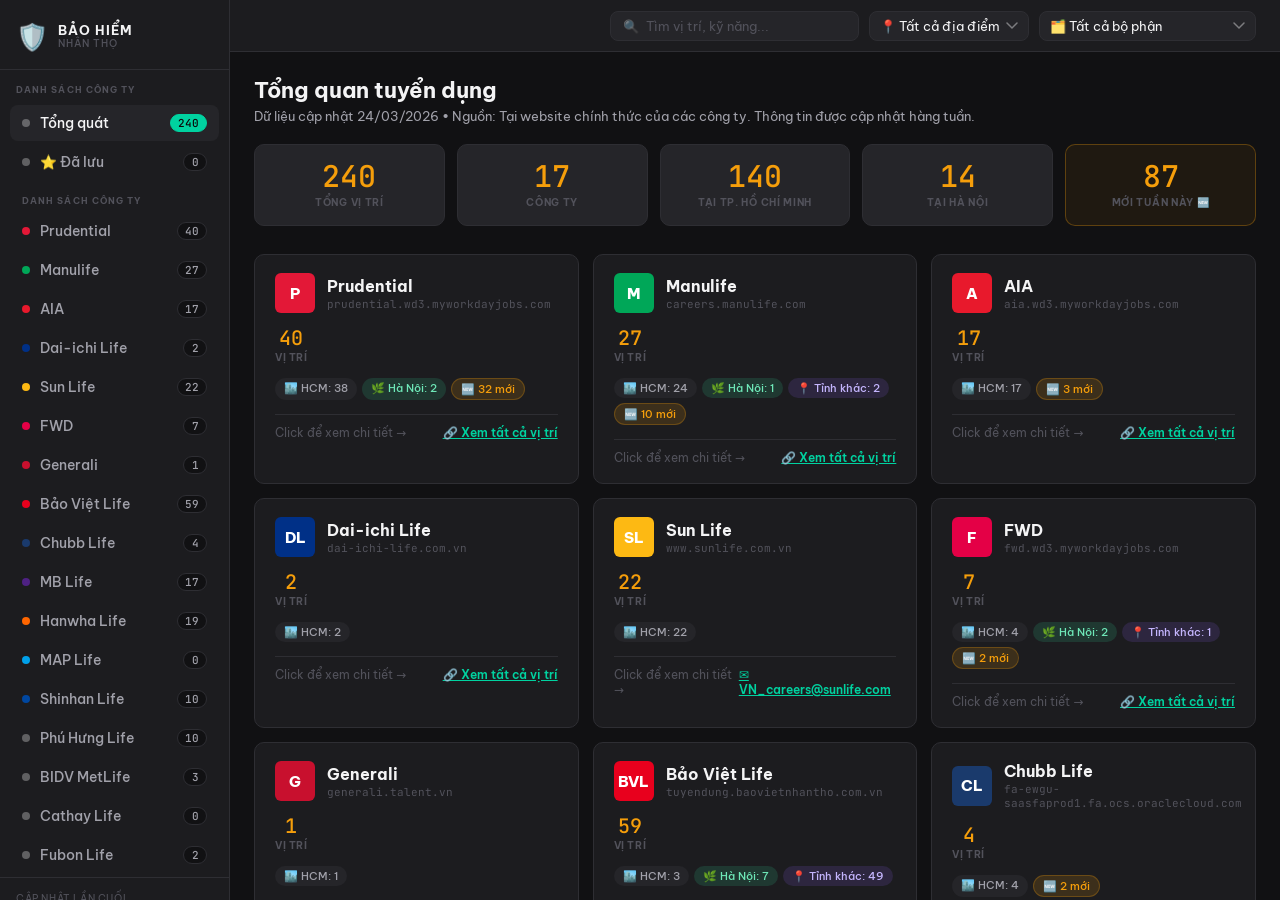
==== commit 3f99e9d1: "Fix: đồng bộ tên 'Pháp lý, Tuân thủ và Rủi ro' trong index.html + compliance override Co-Authored-By" ====
--- a/index.html
+++ b/index.html
@@ -62,7 +62,7 @@
             <option value="hr">👥 Nhân sự & Đào tạo</option>
             <option value="marketing">📣 Marketing & Khách hàng</option>
             <option value="strategy">🎯 Chiến lược & Dự án</option>
-            <option value="legal">⚖️ Pháp lý & Tuân thủ</option>
+            <option value="legal">⚖️ Pháp lý, Tuân thủ và Rủi ro</option>
             <option value="operations">⚙️ Vận hành</option>
           </select>
         </div>
